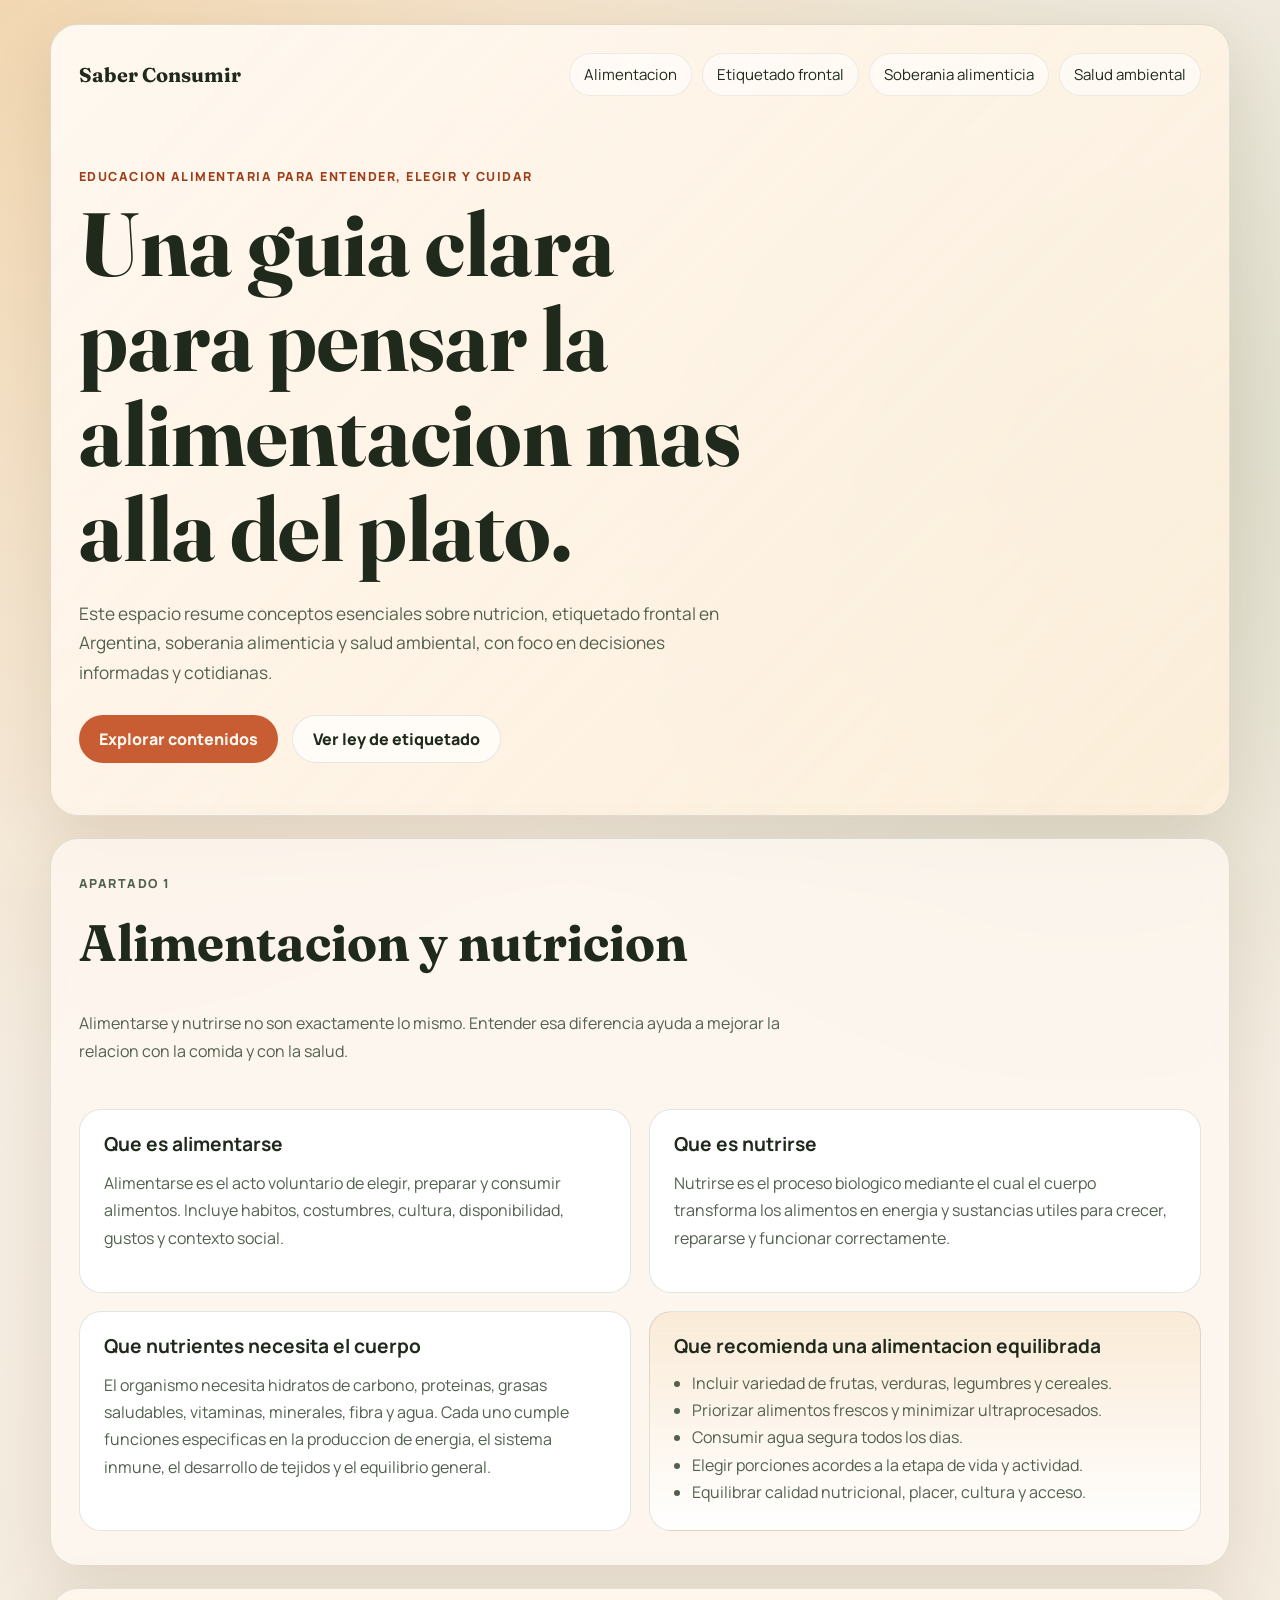
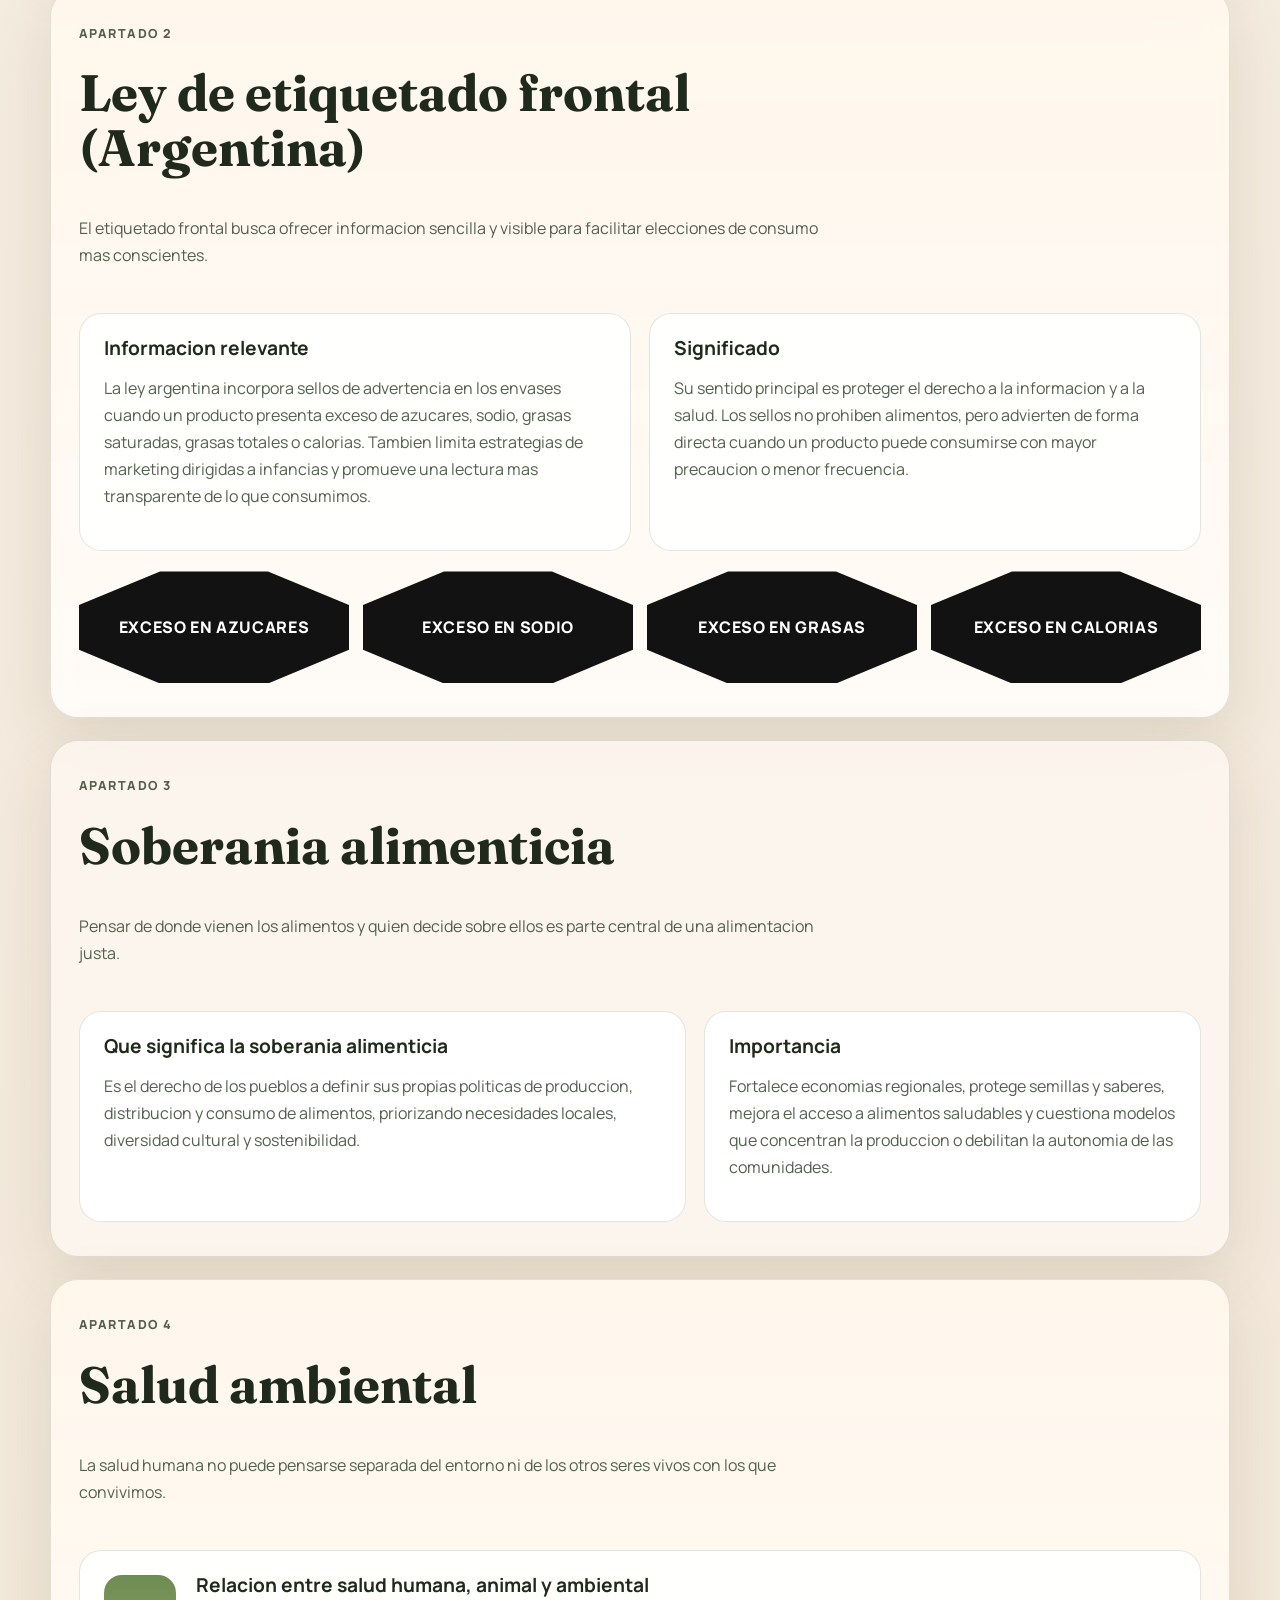
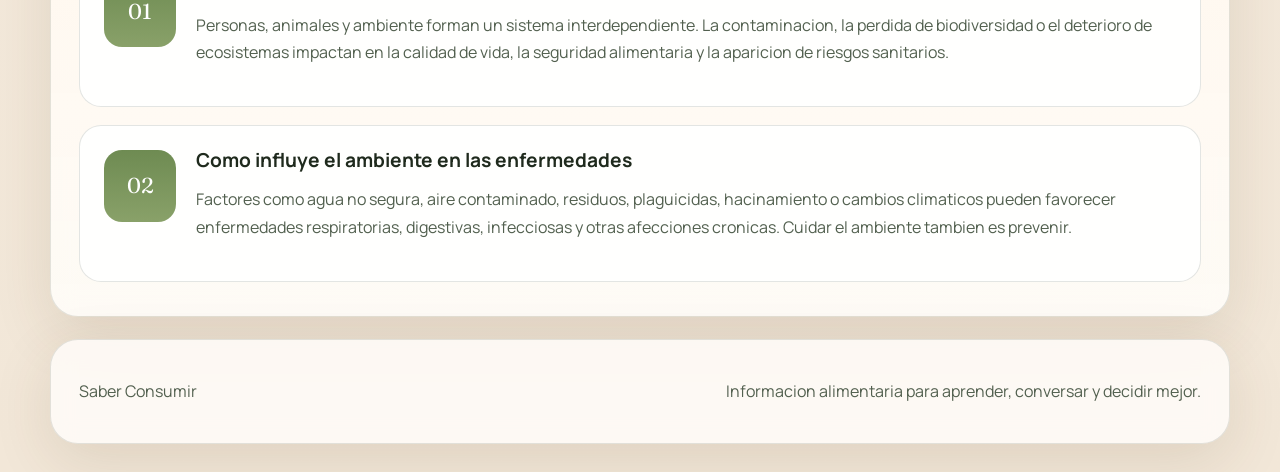
==== index.html @ b2809fa8 "Create SaberConsumir site" ====
<!DOCTYPE html>
<html lang="es">
  <head>
    <meta charset="UTF-8" />
    <meta name="viewport" content="width=device-width, initial-scale=1.0" />
    <title>Saber Consumir | Alimentacion consciente</title>
    <meta
      name="description"
      content="Informacion clara sobre alimentacion, nutricion, etiquetado frontal, soberania alimenticia y salud ambiental."
    />
    <link rel="preconnect" href="https://fonts.googleapis.com" />
    <link rel="preconnect" href="https://fonts.gstatic.com" crossorigin />
    <link
      href="https://fonts.googleapis.com/css2?family=Fraunces:wght@500;700&family=Manrope:wght@400;500;700;800&display=swap"
      rel="stylesheet"
    />
    <link rel="stylesheet" href="styles.css" />
  </head>
  <body>
    <div class="page-shell">
      <header class="hero">
        <nav class="topbar">
          <span class="brand">Saber Consumir</span>
          <div class="nav-links">
            <a href="#alimentacion">Alimentacion</a>
            <a href="#etiquetado">Etiquetado frontal</a>
            <a href="#soberania">Soberania alimenticia</a>
            <a href="#salud-ambiental">Salud ambiental</a>
          </div>
        </nav>

        <div class="hero-content">
          <p class="eyebrow">Educacion alimentaria para entender, elegir y cuidar</p>
          <h1>Una guia clara para pensar la alimentacion mas alla del plato.</h1>
          <p class="hero-copy">
            Este espacio resume conceptos esenciales sobre nutricion, etiquetado
            frontal en Argentina, soberania alimenticia y salud ambiental, con
            foco en decisiones informadas y cotidianas.
          </p>
          <div class="hero-actions">
            <a class="button primary" href="#alimentacion">Explorar contenidos</a>
            <a class="button secondary" href="#etiquetado">Ver ley de etiquetado</a>
          </div>
        </div>
      </header>

      <main>
        <section class="section" id="alimentacion">
          <div class="section-heading">
            <p class="section-kicker">Apartado 1</p>
            <h2>Alimentacion y nutricion</h2>
            <p>
              Alimentarse y nutrirse no son exactamente lo mismo. Entender esa
              diferencia ayuda a mejorar la relacion con la comida y con la salud.
            </p>
          </div>

          <div class="card-grid">
            <article class="info-card">
              <h3>Que es alimentarse</h3>
              <p>
                Alimentarse es el acto voluntario de elegir, preparar y consumir
                alimentos. Incluye habitos, costumbres, cultura, disponibilidad,
                gustos y contexto social.
              </p>
            </article>

            <article class="info-card">
              <h3>Que es nutrirse</h3>
              <p>
                Nutrirse es el proceso biologico mediante el cual el cuerpo
                transforma los alimentos en energia y sustancias utiles para
                crecer, repararse y funcionar correctamente.
              </p>
            </article>

            <article class="info-card">
              <h3>Que nutrientes necesita el cuerpo</h3>
              <p>
                El organismo necesita hidratos de carbono, proteinas, grasas
                saludables, vitaminas, minerales, fibra y agua. Cada uno cumple
                funciones especificas en la produccion de energia, el sistema
                inmune, el desarrollo de tejidos y el equilibrio general.
              </p>
            </article>

            <article class="info-card highlight">
              <h3>Que recomienda una alimentacion equilibrada</h3>
              <ul>
                <li>Incluir variedad de frutas, verduras, legumbres y cereales.</li>
                <li>Priorizar alimentos frescos y minimizar ultraprocesados.</li>
                <li>Consumir agua segura todos los dias.</li>
                <li>Elegir porciones acordes a la etapa de vida y actividad.</li>
                <li>Equilibrar calidad nutricional, placer, cultura y acceso.</li>
              </ul>
            </article>
          </div>
        </section>

        <section class="section alt" id="etiquetado">
          <div class="section-heading">
            <p class="section-kicker">Apartado 2</p>
            <h2>Ley de etiquetado frontal (Argentina)</h2>
            <p>
              El etiquetado frontal busca ofrecer informacion sencilla y visible
              para facilitar elecciones de consumo mas conscientes.
            </p>
          </div>

          <div class="split-layout">
            <article class="panel">
              <h3>Informacion relevante</h3>
              <p>
                La ley argentina incorpora sellos de advertencia en los envases
                cuando un producto presenta exceso de azucares, sodio, grasas
                saturadas, grasas totales o calorias. Tambien limita estrategias
                de marketing dirigidas a infancias y promueve una lectura mas
                transparente de lo que consumimos.
              </p>
            </article>

            <article class="panel">
              <h3>Significado</h3>
              <p>
                Su sentido principal es proteger el derecho a la informacion y a
                la salud. Los sellos no prohiben alimentos, pero advierten de
                forma directa cuando un producto puede consumirse con mayor
                precaucion o menor frecuencia.
              </p>
            </article>
          </div>

          <div class="seal-row" aria-label="Sellos de advertencia">
            <div class="seal">Exceso en azucares</div>
            <div class="seal">Exceso en sodio</div>
            <div class="seal">Exceso en grasas</div>
            <div class="seal">Exceso en calorias</div>
          </div>
        </section>

        <section class="section" id="soberania">
          <div class="section-heading">
            <p class="section-kicker">Apartado 3</p>
            <h2>Soberania alimenticia</h2>
            <p>
              Pensar de donde vienen los alimentos y quien decide sobre ellos es
              parte central de una alimentacion justa.
            </p>
          </div>

          <div class="feature-band">
            <article class="feature-copy">
              <h3>Que significa la soberania alimenticia</h3>
              <p>
                Es el derecho de los pueblos a definir sus propias politicas de
                produccion, distribucion y consumo de alimentos, priorizando
                necesidades locales, diversidad cultural y sostenibilidad.
              </p>
            </article>

            <article class="feature-copy">
              <h3>Importancia</h3>
              <p>
                Fortalece economias regionales, protege semillas y saberes,
                mejora el acceso a alimentos saludables y cuestiona modelos que
                concentran la produccion o debilitan la autonomia de las
                comunidades.
              </p>
            </article>
          </div>
        </section>

        <section class="section alt" id="salud-ambiental">
          <div class="section-heading">
            <p class="section-kicker">Apartado 4</p>
            <h2>Salud ambiental</h2>
            <p>
              La salud humana no puede pensarse separada del entorno ni de los
              otros seres vivos con los que convivimos.
            </p>
          </div>

          <div class="timeline">
            <article class="timeline-step">
              <span class="step-index">01</span>
              <div>
                <h3>Relacion entre salud humana, animal y ambiental</h3>
                <p>
                  Personas, animales y ambiente forman un sistema
                  interdependiente. La contaminacion, la perdida de biodiversidad
                  o el deterioro de ecosistemas impactan en la calidad de vida,
                  la seguridad alimentaria y la aparicion de riesgos sanitarios.
                </p>
              </div>
            </article>

            <article class="timeline-step">
              <span class="step-index">02</span>
              <div>
                <h3>Como influye el ambiente en las enfermedades</h3>
                <p>
                  Factores como agua no segura, aire contaminado, residuos,
                  plaguicidas, hacinamiento o cambios climaticos pueden favorecer
                  enfermedades respiratorias, digestivas, infecciosas y otras
                  afecciones cronicas. Cuidar el ambiente tambien es prevenir.
                </p>
              </div>
            </article>
          </div>
        </section>
      </main>

      <footer class="footer">
        <p>Saber Consumir</p>
        <p>Informacion alimentaria para aprender, conversar y decidir mejor.</p>
      </footer>
    </div>

    <script src="script.js"></script>
  </body>
</html>
---- styles.css ----
:root {
  --bg: #f6efe5;
  --bg-soft: #fff9f2;
  --surface: rgba(255, 249, 242, 0.76);
  --surface-strong: rgba(255, 255, 255, 0.92);
  --ink: #1f2a1d;
  --muted: #52604f;
  --line: rgba(31, 42, 29, 0.12);
  --accent: #c85c32;
  --accent-deep: #9f3e1b;
  --accent-soft: #efc487;
  --leaf: #6e8b52;
  --shadow: 0 18px 60px rgba(86, 54, 24, 0.12);
}

* {
  box-sizing: border-box;
}

html {
  scroll-behavior: smooth;
}

body {
  margin: 0;
  min-height: 100vh;
  font-family: "Manrope", sans-serif;
  color: var(--ink);
  background:
    radial-gradient(circle at top left, rgba(239, 196, 135, 0.55), transparent 28%),
    radial-gradient(circle at 85% 12%, rgba(110, 139, 82, 0.2), transparent 20%),
    linear-gradient(180deg, #f6efe5 0%, #f2e7d8 100%);
}

a {
  color: inherit;
  text-decoration: none;
}

.page-shell {
  width: min(1180px, calc(100% - 32px));
  margin: 24px auto;
}

.hero,
.section,
.footer {
  position: relative;
  overflow: hidden;
  border: 1px solid var(--line);
  border-radius: 28px;
  box-shadow: var(--shadow);
  backdrop-filter: blur(12px);
}

.hero {
  padding: 28px;
  background:
    linear-gradient(135deg, rgba(255, 249, 242, 0.96), rgba(255, 240, 219, 0.85)),
    repeating-linear-gradient(
      135deg,
      transparent 0,
      transparent 18px,
      rgba(200, 92, 50, 0.045) 18px,
      rgba(200, 92, 50, 0.045) 36px
    );
}

.topbar {
  display: flex;
  align-items: center;
  justify-content: space-between;
  gap: 20px;
  margin-bottom: 64px;
}

.brand {
  font-family: "Fraunces", serif;
  font-size: 1.25rem;
  font-weight: 700;
}

.nav-links {
  display: flex;
  flex-wrap: wrap;
  gap: 10px;
}

.nav-links a {
  padding: 10px 14px;
  border-radius: 999px;
  background: rgba(255, 255, 255, 0.55);
  border: 1px solid rgba(31, 42, 29, 0.08);
  font-size: 0.94rem;
}

.hero-content {
  max-width: 760px;
  padding: 8px 0 24px;
}

.eyebrow,
.section-kicker {
  margin: 0 0 12px;
  text-transform: uppercase;
  letter-spacing: 0.12em;
  font-size: 0.78rem;
  font-weight: 800;
  color: var(--accent-deep);
}

h1,
h2,
h3 {
  margin: 0;
  line-height: 1.06;
}

h1,
h2 {
  font-family: "Fraunces", serif;
}

h1 {
  max-width: 12ch;
  font-size: clamp(3rem, 7vw, 5.8rem);
}

h2 {
  font-size: clamp(2rem, 4vw, 3.3rem);
  margin-bottom: 14px;
}

h3 {
  font-size: 1.2rem;
  margin-bottom: 14px;
}

.hero-copy,
.section-heading p,
.info-card p,
.panel p,
.feature-copy p,
.timeline-step p,
.footer p {
  line-height: 1.7;
  color: var(--muted);
}

.hero-copy {
  max-width: 60ch;
  margin: 22px 0 0;
  font-size: 1.08rem;
}

.hero-actions {
  display: flex;
  flex-wrap: wrap;
  gap: 14px;
  margin-top: 28px;
}

.button {
  display: inline-flex;
  align-items: center;
  justify-content: center;
  min-height: 48px;
  padding: 0 20px;
  border-radius: 999px;
  font-weight: 800;
  transition: transform 180ms ease, background-color 180ms ease, color 180ms ease;
}

.button:hover,
.button:focus-visible {
  transform: translateY(-2px);
}

.button.primary {
  background: var(--accent);
  color: #fff8f1;
}

.button.secondary {
  background: rgba(255, 255, 255, 0.68);
  border: 1px solid rgba(31, 42, 29, 0.1);
}

.section {
  margin-top: 22px;
  padding: 34px 28px;
  background: var(--surface);
}

.section.alt {
  background:
    linear-gradient(180deg, rgba(255, 247, 236, 0.96), rgba(255, 252, 248, 0.92));
}

.section-heading {
  display: grid;
  gap: 10px;
  margin-bottom: 28px;
  max-width: 760px;
}

.card-grid {
  display: grid;
  grid-template-columns: repeat(2, minmax(0, 1fr));
  gap: 18px;
}

.info-card,
.panel,
.feature-copy,
.timeline-step {
  border: 1px solid var(--line);
  border-radius: 22px;
  background: var(--surface-strong);
}

.info-card,
.panel,
.feature-copy {
  padding: 24px;
}

.info-card.highlight {
  background:
    linear-gradient(180deg, rgba(239, 196, 135, 0.22), rgba(255, 255, 255, 0.94));
}

.info-card ul {
  margin: 0;
  padding-left: 18px;
  line-height: 1.7;
  color: var(--muted);
}

.split-layout {
  display: grid;
  grid-template-columns: repeat(2, minmax(0, 1fr));
  gap: 18px;
}

.seal-row {
  display: grid;
  grid-template-columns: repeat(4, minmax(0, 1fr));
  gap: 14px;
  margin-top: 20px;
}

.seal {
  display: grid;
  place-items: center;
  min-height: 112px;
  padding: 16px;
  text-align: center;
  background: #121212;
  color: #ffffff;
  font-weight: 800;
  text-transform: uppercase;
  letter-spacing: 0.04em;
  clip-path: polygon(30% 0, 70% 0, 100% 30%, 100% 70%, 70% 100%, 30% 100%, 0 70%, 0 30%);
}

.feature-band {
  display: grid;
  grid-template-columns: 1.1fr 0.9fr;
  gap: 18px;
}

.timeline {
  display: grid;
  gap: 18px;
}

.timeline-step {
  display: grid;
  grid-template-columns: 72px 1fr;
  gap: 20px;
  padding: 24px;
  align-items: start;
}

.step-index {
  display: inline-grid;
  place-items: center;
  width: 72px;
  aspect-ratio: 1;
  border-radius: 18px;
  background: linear-gradient(180deg, var(--leaf), #89a169);
  color: #fff;
  font-family: "Fraunces", serif;
  font-size: 1.35rem;
}

.footer {
  margin: 22px 0 28px;
  padding: 22px 28px;
  display: flex;
  justify-content: space-between;
  gap: 18px;
  background: rgba(255, 252, 248, 0.86);
}

.reveal {
  opacity: 0;
  transform: translateY(24px);
  transition: opacity 650ms ease, transform 650ms ease;
}

.reveal.is-visible {
  opacity: 1;
  transform: translateY(0);
}

@media (max-width: 920px) {
  .card-grid,
  .split-layout,
  .feature-band,
  .seal-row {
    grid-template-columns: 1fr 1fr;
  }
}

@media (max-width: 720px) {
  .page-shell {
    width: min(100% - 20px, 100%);
    margin: 10px auto;
  }

  .hero,
  .section,
  .footer {
    border-radius: 22px;
  }

  .hero,
  .section,
  .footer {
    padding-left: 18px;
    padding-right: 18px;
  }

  .topbar,
  .footer,
  .timeline-step,
  .card-grid,
  .split-layout,
  .feature-band,
  .seal-row {
    grid-template-columns: 1fr;
  }

  .topbar,
  .footer {
    display: grid;
  }

  .topbar {
    margin-bottom: 40px;
  }

  .nav-links {
    gap: 8px;
  }

  h1 {
    max-width: 10ch;
  }

  .timeline-step {
    gap: 16px;
  }
}
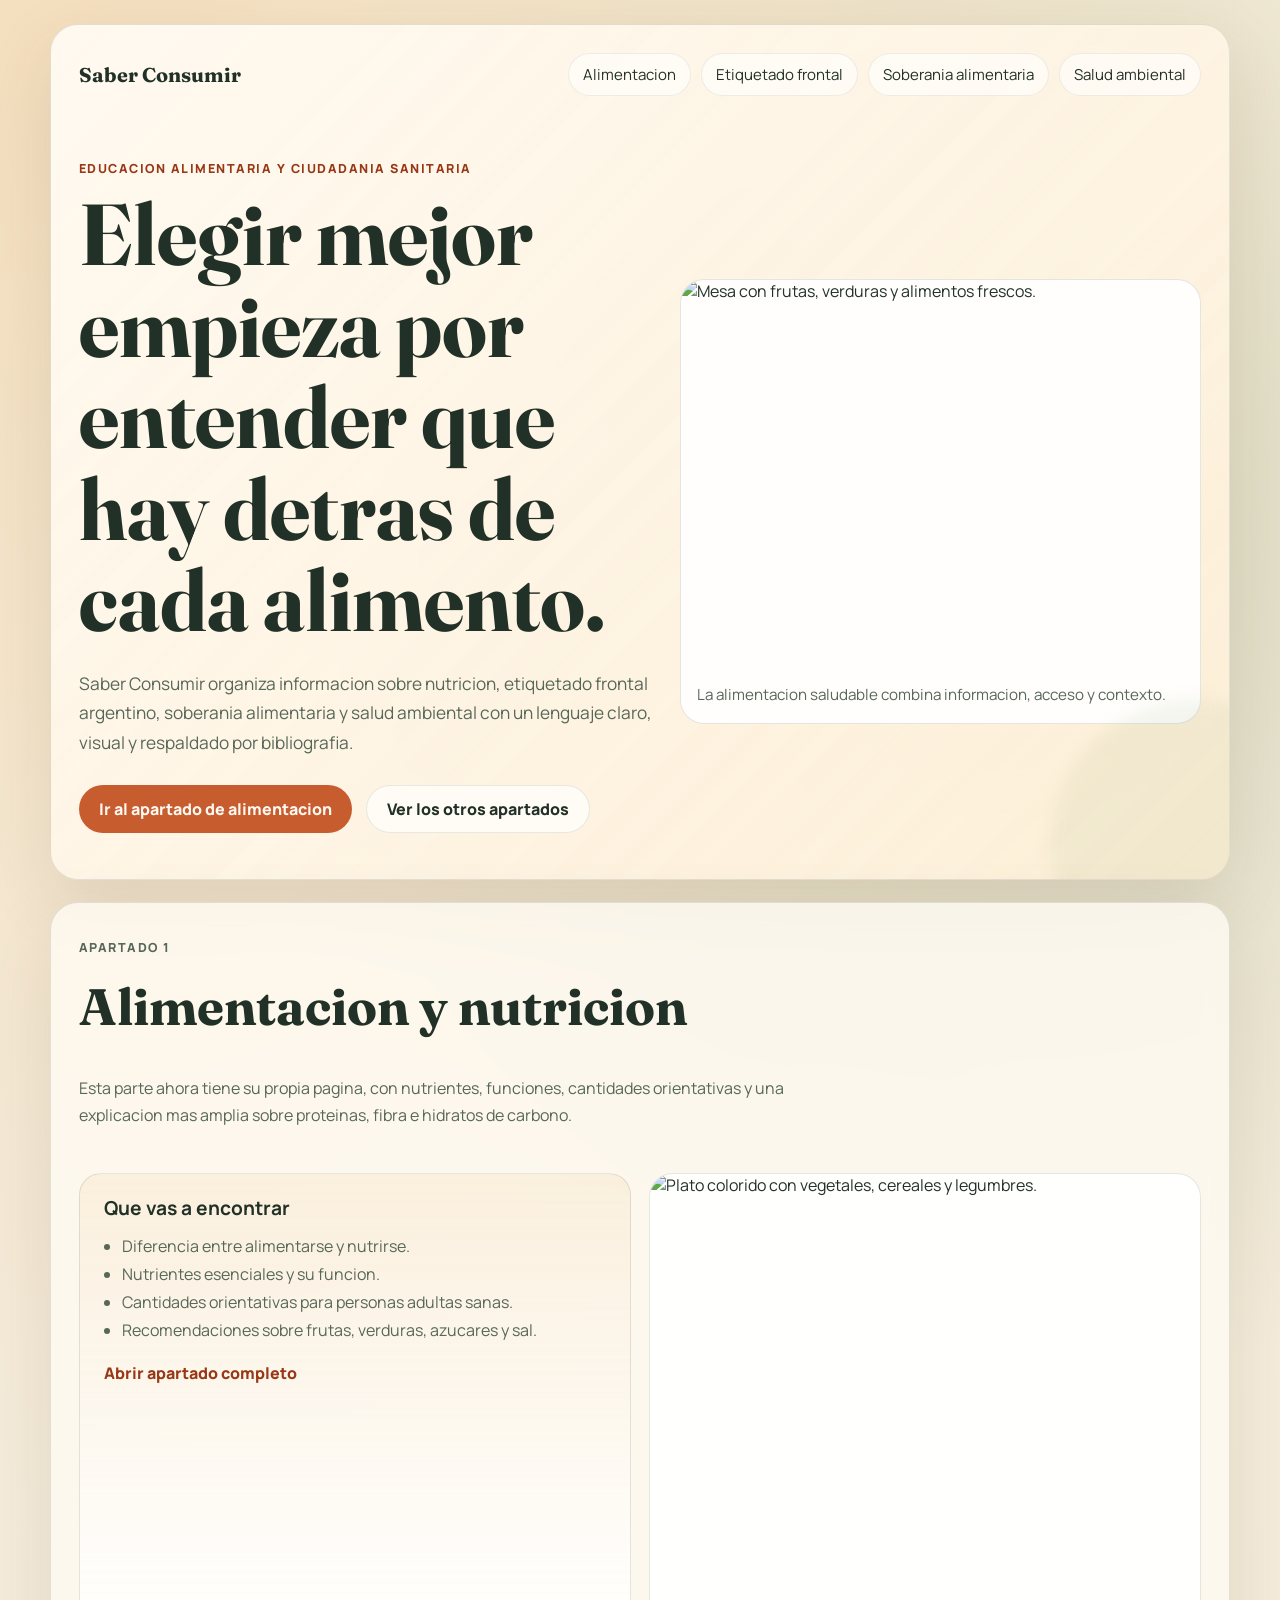
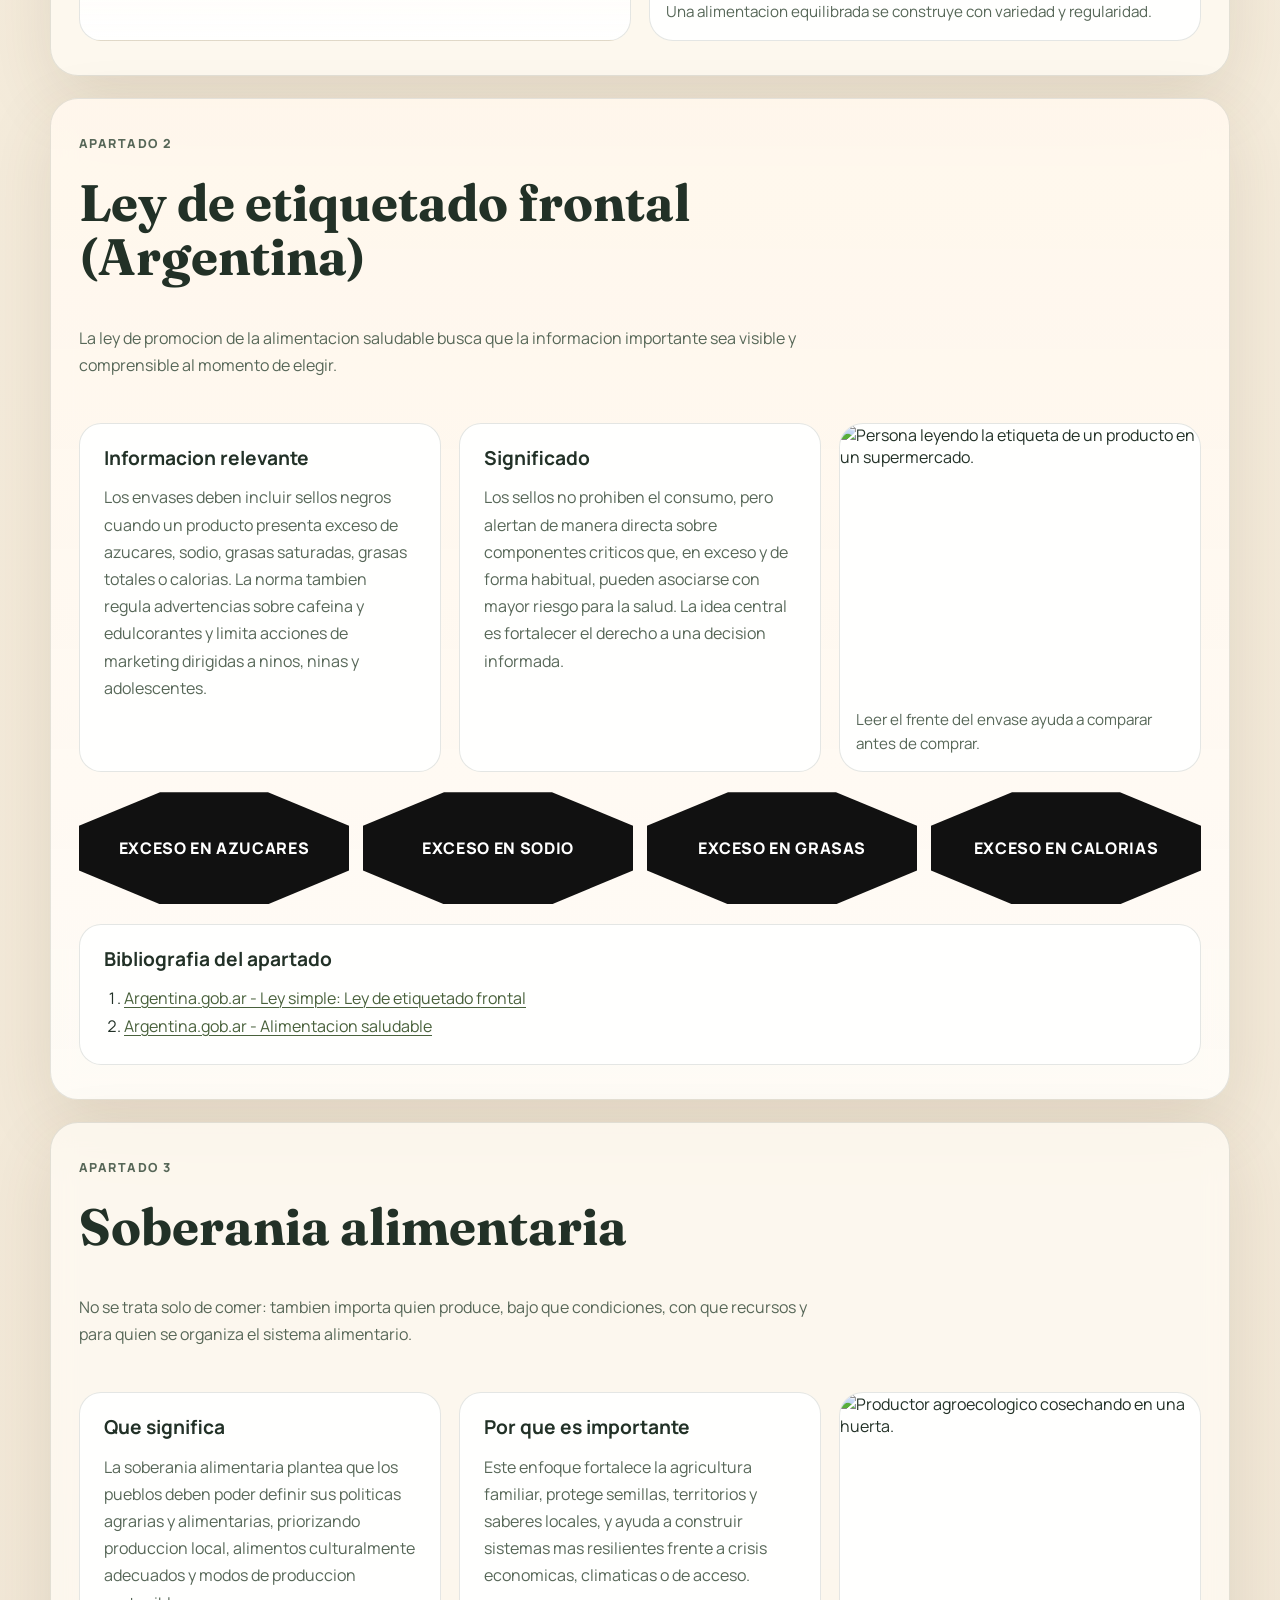
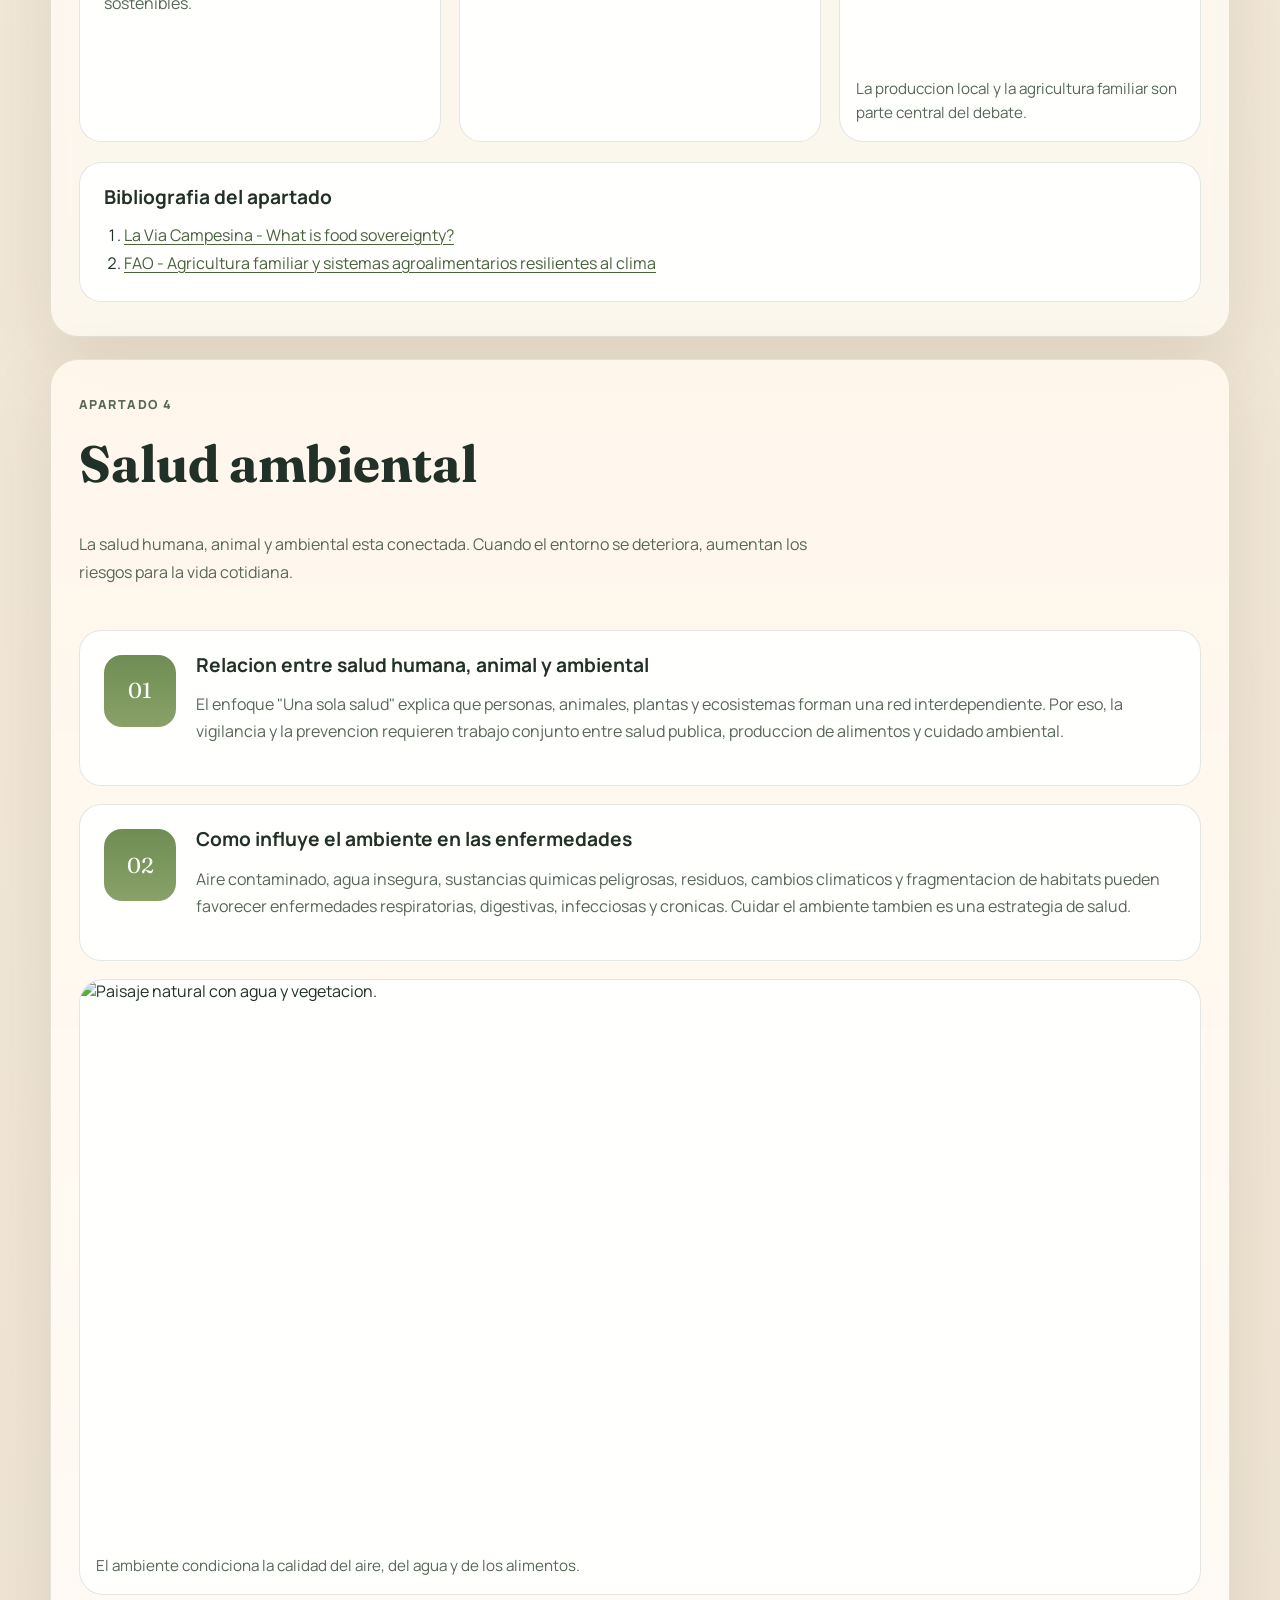
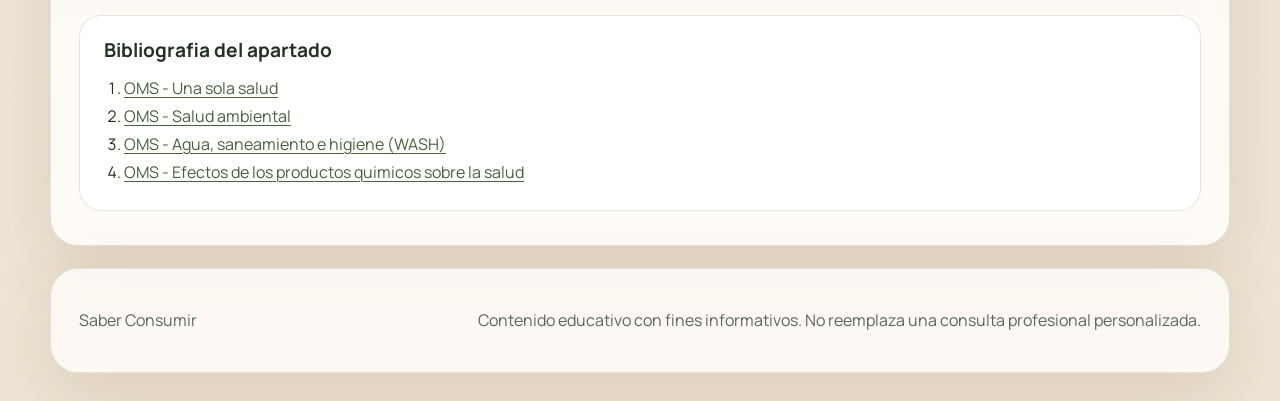
==== commit 242b249f: "Expand nutrition section with sources and images" ====
--- a/index.html
+++ b/index.html
@@ -3,10 +3,10 @@
   <head>
     <meta charset="UTF-8" />
     <meta name="viewport" content="width=device-width, initial-scale=1.0" />
-    <title>Saber Consumir | Alimentacion consciente</title>
+    <title>Saber Consumir | Alimentacion, salud y ambiente</title>
     <meta
       name="description"
-      content="Informacion clara sobre alimentacion, nutricion, etiquetado frontal, soberania alimenticia y salud ambiental."
+      content="Sitio educativo sobre alimentacion, etiquetado frontal, soberania alimentaria y salud ambiental, con bibliografia y recursos para ampliar."
     />
     <link rel="preconnect" href="https://fonts.googleapis.com" />
     <link rel="preconnect" href="https://fonts.gstatic.com" crossorigin />
@@ -18,82 +18,73 @@
   </head>
   <body>
     <div class="page-shell">
-      <header class="hero">
+      <header class="hero hero-home">
         <nav class="topbar">
-          <span class="brand">Saber Consumir</span>
+          <a class="brand" href="index.html">Saber Consumir</a>
           <div class="nav-links">
-            <a href="#alimentacion">Alimentacion</a>
+            <a href="alimentacion.html">Alimentacion</a>
             <a href="#etiquetado">Etiquetado frontal</a>
-            <a href="#soberania">Soberania alimenticia</a>
+            <a href="#soberania">Soberania alimentaria</a>
             <a href="#salud-ambiental">Salud ambiental</a>
           </div>
         </nav>
 
-        <div class="hero-content">
-          <p class="eyebrow">Educacion alimentaria para entender, elegir y cuidar</p>
-          <h1>Una guia clara para pensar la alimentacion mas alla del plato.</h1>
-          <p class="hero-copy">
-            Este espacio resume conceptos esenciales sobre nutricion, etiquetado
-            frontal en Argentina, soberania alimenticia y salud ambiental, con
-            foco en decisiones informadas y cotidianas.
-          </p>
-          <div class="hero-actions">
-            <a class="button primary" href="#alimentacion">Explorar contenidos</a>
-            <a class="button secondary" href="#etiquetado">Ver ley de etiquetado</a>
-          </div>
+        <div class="hero-layout">
+          <div class="hero-content">
+            <p class="eyebrow">Educacion alimentaria y ciudadania sanitaria</p>
+            <h1>Elegir mejor empieza por entender que hay detras de cada alimento.</h1>
+            <p class="hero-copy">
+              Saber Consumir organiza informacion sobre nutricion, etiquetado
+              frontal argentino, soberania alimentaria y salud ambiental con un
+              lenguaje claro, visual y respaldado por bibliografia.
+            </p>
+            <div class="hero-actions">
+              <a class="button primary" href="alimentacion.html">Ir al apartado de alimentacion</a>
+              <a class="button secondary" href="#etiquetado">Ver los otros apartados</a>
+            </div>
+          </div>
+
+          <figure class="hero-figure">
+            <img
+              src="https://images.unsplash.com/photo-1542838132-92c53300491e?auto=format&fit=crop&w=1200&q=80"
+              alt="Mesa con frutas, verduras y alimentos frescos."
+            />
+            <figcaption>La alimentacion saludable combina informacion, acceso y contexto.</figcaption>
+          </figure>
         </div>
       </header>
 
       <main>
-        <section class="section" id="alimentacion">
+        <section class="section section-intro" id="alimentacion">
           <div class="section-heading">
             <p class="section-kicker">Apartado 1</p>
             <h2>Alimentacion y nutricion</h2>
             <p>
-              Alimentarse y nutrirse no son exactamente lo mismo. Entender esa
-              diferencia ayuda a mejorar la relacion con la comida y con la salud.
-            </p>
-          </div>
-
-          <div class="card-grid">
-            <article class="info-card">
-              <h3>Que es alimentarse</h3>
-              <p>
-                Alimentarse es el acto voluntario de elegir, preparar y consumir
-                alimentos. Incluye habitos, costumbres, cultura, disponibilidad,
-                gustos y contexto social.
-              </p>
-            </article>
-
-            <article class="info-card">
-              <h3>Que es nutrirse</h3>
-              <p>
-                Nutrirse es el proceso biologico mediante el cual el cuerpo
-                transforma los alimentos en energia y sustancias utiles para
-                crecer, repararse y funcionar correctamente.
-              </p>
-            </article>
-
-            <article class="info-card">
-              <h3>Que nutrientes necesita el cuerpo</h3>
-              <p>
-                El organismo necesita hidratos de carbono, proteinas, grasas
-                saludables, vitaminas, minerales, fibra y agua. Cada uno cumple
-                funciones especificas en la produccion de energia, el sistema
-                inmune, el desarrollo de tejidos y el equilibrio general.
-              </p>
-            </article>
-
-            <article class="info-card highlight">
-              <h3>Que recomienda una alimentacion equilibrada</h3>
-              <ul>
-                <li>Incluir variedad de frutas, verduras, legumbres y cereales.</li>
-                <li>Priorizar alimentos frescos y minimizar ultraprocesados.</li>
-                <li>Consumir agua segura todos los dias.</li>
-                <li>Elegir porciones acordes a la etapa de vida y actividad.</li>
-                <li>Equilibrar calidad nutricional, placer, cultura y acceso.</li>
+              Esta parte ahora tiene su propia pagina, con nutrientes, funciones,
+              cantidades orientativas y una explicacion mas amplia sobre proteinas,
+              fibra e hidratos de carbono.
+            </p>
+          </div>
+
+          <div class="intro-split">
+            <article class="panel callout">
+              <h3>Que vas a encontrar</h3>
+              <ul class="clean-list">
+                <li>Diferencia entre alimentarse y nutrirse.</li>
+                <li>Nutrientes esenciales y su funcion.</li>
+                <li>Cantidades orientativas para personas adultas sanas.</li>
+                <li>Recomendaciones sobre frutas, verduras, azucares y sal.</li>
               </ul>
-            </article>
+              <a class="text-link" href="alimentacion.html">Abrir apartado completo</a>
+            </article>
+
+            <figure class="image-card">
+              <img
+                src="https://images.unsplash.com/photo-1512621776951-a57141f2eefd?auto=format&fit=crop&w=1200&q=80"
+                alt="Plato colorido con vegetales, cereales y legumbres."
+              />
+              <figcaption>Una alimentacion equilibrada se construye con variedad y regularidad.</figcaption>
+            </figure>
           </div>
         </section>
 
@@ -102,32 +93,40 @@
             <p class="section-kicker">Apartado 2</p>
             <h2>Ley de etiquetado frontal (Argentina)</h2>
             <p>
-              El etiquetado frontal busca ofrecer informacion sencilla y visible
-              para facilitar elecciones de consumo mas conscientes.
-            </p>
-          </div>
-
-          <div class="split-layout">
+              La ley de promocion de la alimentacion saludable busca que la
+              informacion importante sea visible y comprensible al momento de elegir.
+            </p>
+          </div>
+
+          <div class="content-grid">
             <article class="panel">
               <h3>Informacion relevante</h3>
               <p>
-                La ley argentina incorpora sellos de advertencia en los envases
-                cuando un producto presenta exceso de azucares, sodio, grasas
-                saturadas, grasas totales o calorias. Tambien limita estrategias
-                de marketing dirigidas a infancias y promueve una lectura mas
-                transparente de lo que consumimos.
+                Los envases deben incluir sellos negros cuando un producto presenta
+                exceso de azucares, sodio, grasas saturadas, grasas totales o
+                calorias. La norma tambien regula advertencias sobre cafeina y
+                edulcorantes y limita acciones de marketing dirigidas a ninos, ninas
+                y adolescentes.
               </p>
             </article>
 
             <article class="panel">
               <h3>Significado</h3>
               <p>
-                Su sentido principal es proteger el derecho a la informacion y a
-                la salud. Los sellos no prohiben alimentos, pero advierten de
-                forma directa cuando un producto puede consumirse con mayor
-                precaucion o menor frecuencia.
-              </p>
-            </article>
+                Los sellos no prohiben el consumo, pero alertan de manera directa
+                sobre componentes criticos que, en exceso y de forma habitual,
+                pueden asociarse con mayor riesgo para la salud. La idea central es
+                fortalecer el derecho a una decision informada.
+              </p>
+            </article>
+
+            <figure class="image-card">
+              <img
+                src="https://images.unsplash.com/photo-1606787366850-de6330128bfc?auto=format&fit=crop&w=1200&q=80"
+                alt="Persona leyendo la etiqueta de un producto en un supermercado."
+              />
+              <figcaption>Leer el frente del envase ayuda a comparar antes de comprar.</figcaption>
+            </figure>
           </div>
 
           <div class="seal-row" aria-label="Sellos de advertencia">
@@ -136,37 +135,77 @@
             <div class="seal">Exceso en grasas</div>
             <div class="seal">Exceso en calorias</div>
           </div>
+
+          <div class="references-box">
+            <h3>Bibliografia del apartado</h3>
+            <ol class="references-list">
+              <li>
+                <a href="https://www.argentina.gob.ar/node/287680" target="_blank" rel="noreferrer">
+                  Argentina.gob.ar - Ley simple: Ley de etiquetado frontal
+                </a>
+              </li>
+              <li>
+                <a href="https://www.argentina.gob.ar/salud/alimentacion-saludable" target="_blank" rel="noreferrer">
+                  Argentina.gob.ar - Alimentacion saludable
+                </a>
+              </li>
+            </ol>
+          </div>
         </section>
 
         <section class="section" id="soberania">
           <div class="section-heading">
             <p class="section-kicker">Apartado 3</p>
-            <h2>Soberania alimenticia</h2>
-            <p>
-              Pensar de donde vienen los alimentos y quien decide sobre ellos es
-              parte central de una alimentacion justa.
-            </p>
-          </div>
-
-          <div class="feature-band">
-            <article class="feature-copy">
-              <h3>Que significa la soberania alimenticia</h3>
-              <p>
-                Es el derecho de los pueblos a definir sus propias politicas de
-                produccion, distribucion y consumo de alimentos, priorizando
-                necesidades locales, diversidad cultural y sostenibilidad.
-              </p>
-            </article>
-
-            <article class="feature-copy">
-              <h3>Importancia</h3>
-              <p>
-                Fortalece economias regionales, protege semillas y saberes,
-                mejora el acceso a alimentos saludables y cuestiona modelos que
-                concentran la produccion o debilitan la autonomia de las
-                comunidades.
-              </p>
-            </article>
+            <h2>Soberania alimentaria</h2>
+            <p>
+              No se trata solo de comer: tambien importa quien produce, bajo que
+              condiciones, con que recursos y para quien se organiza el sistema
+              alimentario.
+            </p>
+          </div>
+
+          <div class="content-grid">
+            <article class="panel">
+              <h3>Que significa</h3>
+              <p>
+                La soberania alimentaria plantea que los pueblos deben poder definir
+                sus politicas agrarias y alimentarias, priorizando produccion local,
+                alimentos culturalmente adecuados y modos de produccion sostenibles.
+              </p>
+            </article>
+
+            <article class="panel">
+              <h3>Por que es importante</h3>
+              <p>
+                Este enfoque fortalece la agricultura familiar, protege semillas,
+                territorios y saberes locales, y ayuda a construir sistemas mas
+                resilientes frente a crisis economicas, climaticas o de acceso.
+              </p>
+            </article>
+
+            <figure class="image-card">
+              <img
+                src="https://images.unsplash.com/photo-1464226184884-fa280b87c399?auto=format&fit=crop&w=1200&q=80"
+                alt="Productor agroecologico cosechando en una huerta."
+              />
+              <figcaption>La produccion local y la agricultura familiar son parte central del debate.</figcaption>
+            </figure>
+          </div>
+
+          <div class="references-box">
+            <h3>Bibliografia del apartado</h3>
+            <ol class="references-list">
+              <li>
+                <a href="https://tv.viacampesina.org/What-is-food-sovereignty?lang=es" target="_blank" rel="noreferrer">
+                  La Via Campesina - What is food sovereignty?
+                </a>
+              </li>
+              <li>
+                <a href="https://www.fao.org/family-farming/detail/es/c/1679937/" target="_blank" rel="noreferrer">
+                  FAO - Agricultura familiar y sistemas agroalimentarios resilientes al clima
+                </a>
+              </li>
+            </ol>
           </div>
         </section>
 
@@ -175,8 +214,8 @@
             <p class="section-kicker">Apartado 4</p>
             <h2>Salud ambiental</h2>
             <p>
-              La salud humana no puede pensarse separada del entorno ni de los
-              otros seres vivos con los que convivimos.
+              La salud humana, animal y ambiental esta conectada. Cuando el entorno
+              se deteriora, aumentan los riesgos para la vida cotidiana.
             </p>
           </div>
 
@@ -186,10 +225,10 @@
               <div>
                 <h3>Relacion entre salud humana, animal y ambiental</h3>
                 <p>
-                  Personas, animales y ambiente forman un sistema
-                  interdependiente. La contaminacion, la perdida de biodiversidad
-                  o el deterioro de ecosistemas impactan en la calidad de vida,
-                  la seguridad alimentaria y la aparicion de riesgos sanitarios.
+                  El enfoque "Una sola salud" explica que personas, animales,
+                  plantas y ecosistemas forman una red interdependiente. Por eso,
+                  la vigilancia y la prevencion requieren trabajo conjunto entre
+                  salud publica, produccion de alimentos y cuidado ambiental.
                 </p>
               </div>
             </article>
@@ -199,20 +238,54 @@
               <div>
                 <h3>Como influye el ambiente en las enfermedades</h3>
                 <p>
-                  Factores como agua no segura, aire contaminado, residuos,
-                  plaguicidas, hacinamiento o cambios climaticos pueden favorecer
-                  enfermedades respiratorias, digestivas, infecciosas y otras
-                  afecciones cronicas. Cuidar el ambiente tambien es prevenir.
+                  Aire contaminado, agua insegura, sustancias quimicas peligrosas,
+                  residuos, cambios climaticos y fragmentacion de habitats pueden
+                  favorecer enfermedades respiratorias, digestivas, infecciosas y
+                  cronicas. Cuidar el ambiente tambien es una estrategia de salud.
                 </p>
               </div>
             </article>
+
+            <figure class="wide-image-card">
+              <img
+                src="https://images.unsplash.com/photo-1473773508845-188df298d2d1?auto=format&fit=crop&w=1400&q=80"
+                alt="Paisaje natural con agua y vegetacion."
+              />
+              <figcaption>El ambiente condiciona la calidad del aire, del agua y de los alimentos.</figcaption>
+            </figure>
+          </div>
+
+          <div class="references-box">
+            <h3>Bibliografia del apartado</h3>
+            <ol class="references-list">
+              <li>
+                <a href="https://www.who.int/es/news-room/fact-sheets/detail/one-health" target="_blank" rel="noreferrer">
+                  OMS - Una sola salud
+                </a>
+              </li>
+              <li>
+                <a href="https://www.who.int/es/health-topics/environmental-health" target="_blank" rel="noreferrer">
+                  OMS - Salud ambiental
+                </a>
+              </li>
+              <li>
+                <a href="https://www.who.int/health-topics/water-sanitation-and-hygiene-wash" target="_blank" rel="noreferrer">
+                  OMS - Agua, saneamiento e higiene (WASH)
+                </a>
+              </li>
+              <li>
+                <a href="https://www.who.int/activities/providing-information-on-the-health-effects-of-chemicals" target="_blank" rel="noreferrer">
+                  OMS - Efectos de los productos quimicos sobre la salud
+                </a>
+              </li>
+            </ol>
           </div>
         </section>
       </main>
 
       <footer class="footer">
         <p>Saber Consumir</p>
-        <p>Informacion alimentaria para aprender, conversar y decidir mejor.</p>
+        <p>Contenido educativo con fines informativos. No reemplaza una consulta profesional personalizada.</p>
       </footer>
     </div>
 
--- a/styles.css
+++ b/styles.css
@@ -1,16 +1,17 @@
 :root {
-  --bg: #f6efe5;
-  --bg-soft: #fff9f2;
-  --surface: rgba(255, 249, 242, 0.76);
+  --bg: #f7efdf;
+  --bg-soft: #fffaf1;
+  --surface: rgba(255, 251, 244, 0.78);
   --surface-strong: rgba(255, 255, 255, 0.92);
-  --ink: #1f2a1d;
-  --muted: #52604f;
-  --line: rgba(31, 42, 29, 0.12);
-  --accent: #c85c32;
-  --accent-deep: #9f3e1b;
-  --accent-soft: #efc487;
-  --leaf: #6e8b52;
-  --shadow: 0 18px 60px rgba(86, 54, 24, 0.12);
+  --ink: #223127;
+  --muted: #576758;
+  --line: rgba(34, 49, 39, 0.12);
+  --accent: #c75c2f;
+  --accent-deep: #983816;
+  --accent-soft: #f1cf9e;
+  --leaf: #6e8d54;
+  --leaf-deep: #49613c;
+  --shadow: 0 24px 70px rgba(83, 58, 22, 0.12);
 }
 
 * {
@@ -27,14 +28,19 @@
   font-family: "Manrope", sans-serif;
   color: var(--ink);
   background:
-    radial-gradient(circle at top left, rgba(239, 196, 135, 0.55), transparent 28%),
-    radial-gradient(circle at 85% 12%, rgba(110, 139, 82, 0.2), transparent 20%),
-    linear-gradient(180deg, #f6efe5 0%, #f2e7d8 100%);
+    radial-gradient(circle at top left, rgba(241, 207, 158, 0.52), transparent 28%),
+    radial-gradient(circle at 82% 10%, rgba(110, 141, 84, 0.2), transparent 18%),
+    linear-gradient(180deg, #f7efdf 0%, #efe4d3 100%);
 }
 
 a {
   color: inherit;
   text-decoration: none;
+}
+
+img {
+  display: block;
+  width: 100%;
 }
 
 .page-shell {
@@ -56,14 +62,26 @@
 .hero {
   padding: 28px;
   background:
-    linear-gradient(135deg, rgba(255, 249, 242, 0.96), rgba(255, 240, 219, 0.85)),
+    linear-gradient(135deg, rgba(255, 250, 242, 0.96), rgba(255, 241, 217, 0.9)),
     repeating-linear-gradient(
       135deg,
       transparent 0,
       transparent 18px,
-      rgba(200, 92, 50, 0.045) 18px,
-      rgba(200, 92, 50, 0.045) 36px
+      rgba(199, 92, 47, 0.04) 18px,
+      rgba(199, 92, 47, 0.04) 36px
     );
+}
+
+.hero-home::after,
+.hero-nutrition::after {
+  content: "";
+  position: absolute;
+  inset: auto -120px -120px auto;
+  width: 300px;
+  aspect-ratio: 1;
+  border-radius: 50%;
+  background: rgba(110, 141, 84, 0.08);
+  filter: blur(8px);
 }
 
 .topbar {
@@ -71,7 +89,7 @@
   align-items: center;
   justify-content: space-between;
   gap: 20px;
-  margin-bottom: 64px;
+  margin-bottom: 56px;
 }
 
 .brand {
@@ -89,14 +107,58 @@
 .nav-links a {
   padding: 10px 14px;
   border-radius: 999px;
-  background: rgba(255, 255, 255, 0.55);
-  border: 1px solid rgba(31, 42, 29, 0.08);
+  background: rgba(255, 255, 255, 0.58);
+  border: 1px solid rgba(34, 49, 39, 0.08);
   font-size: 0.94rem;
+  transition: transform 180ms ease, background-color 180ms ease;
+}
+
+.nav-links a:hover,
+.nav-links a:focus-visible {
+  transform: translateY(-2px);
+  background: rgba(255, 255, 255, 0.84);
+}
+
+.hero-layout {
+  display: grid;
+  grid-template-columns: minmax(0, 1.05fr) minmax(320px, 0.95fr);
+  gap: 26px;
+  align-items: center;
 }
 
 .hero-content {
   max-width: 760px;
-  padding: 8px 0 24px;
+  padding: 8px 0 18px;
+}
+
+.hero-figure,
+.image-card,
+.wide-image-card {
+  margin: 0;
+  border: 1px solid var(--line);
+  border-radius: 24px;
+  overflow: hidden;
+  background: var(--surface-strong);
+}
+
+.hero-figure img,
+.image-card img,
+.wide-image-card img {
+  aspect-ratio: 4 / 3;
+  object-fit: cover;
+}
+
+.wide-image-card img {
+  aspect-ratio: 16 / 8;
+}
+
+.hero-figure figcaption,
+.image-card figcaption,
+.wide-image-card figcaption {
+  padding: 14px 16px 16px;
+  color: var(--muted);
+  font-size: 0.95rem;
+  line-height: 1.55;
 }
 
 .eyebrow,
@@ -123,11 +185,11 @@
 
 h1 {
   max-width: 12ch;
-  font-size: clamp(3rem, 7vw, 5.8rem);
+  font-size: clamp(3rem, 7vw, 5.4rem);
 }
 
 h2 {
-  font-size: clamp(2rem, 4vw, 3.3rem);
+  font-size: clamp(2rem, 4vw, 3.2rem);
   margin-bottom: 14px;
 }
 
@@ -137,20 +199,29 @@
 }
 
 .hero-copy,
+.hero-note,
 .section-heading p,
 .info-card p,
 .panel p,
 .feature-copy p,
 .timeline-step p,
-.footer p {
+.footer p,
+.tip-card p,
+.callout p {
   line-height: 1.7;
   color: var(--muted);
 }
 
 .hero-copy {
-  max-width: 60ch;
+  max-width: 58ch;
   margin: 22px 0 0;
   font-size: 1.08rem;
+}
+
+.hero-note {
+  max-width: 56ch;
+  margin: 18px 0 0;
+  font-size: 0.98rem;
 }
 
 .hero-actions {
@@ -172,7 +243,9 @@
 }
 
 .button:hover,
-.button:focus-visible {
+.button:focus-visible,
+.text-link:hover,
+.text-link:focus-visible {
   transform: translateY(-2px);
 }
 
@@ -183,7 +256,14 @@
 
 .button.secondary {
   background: rgba(255, 255, 255, 0.68);
-  border: 1px solid rgba(31, 42, 29, 0.1);
+  border: 1px solid rgba(34, 49, 39, 0.1);
+}
+
+.text-link {
+  display: inline-flex;
+  margin-top: 18px;
+  color: var(--accent-deep);
+  font-weight: 800;
 }
 
 .section {
@@ -204,16 +284,46 @@
   max-width: 760px;
 }
 
+.card-grid,
+.content-grid,
+.split-layout,
+.feature-band,
+.tips-band,
+.intro-split {
+  display: grid;
+  gap: 18px;
+}
+
 .card-grid {
-  display: grid;
   grid-template-columns: repeat(2, minmax(0, 1fr));
-  gap: 18px;
+}
+
+.content-grid,
+.intro-split {
+  grid-template-columns: repeat(3, minmax(0, 1fr));
+}
+
+.intro-split {
+  grid-template-columns: repeat(2, minmax(0, 1fr));
+}
+
+.feature-band {
+  grid-template-columns: 1.1fr 0.9fr;
+}
+
+.tips-band {
+  grid-template-columns: repeat(3, minmax(0, 1fr));
+  margin-top: 18px;
 }
 
 .info-card,
 .panel,
 .feature-copy,
-.timeline-step {
+.timeline-step,
+.tip-card,
+.callout,
+.table-card,
+.references-box {
   border: 1px solid var(--line);
   border-radius: 22px;
   background: var(--surface-strong);
@@ -221,26 +331,23 @@
 
 .info-card,
 .panel,
-.feature-copy {
+.feature-copy,
+.tip-card,
+.callout,
+.references-box {
   padding: 24px;
 }
 
-.info-card.highlight {
+.callout {
   background:
-    linear-gradient(180deg, rgba(239, 196, 135, 0.22), rgba(255, 255, 255, 0.94));
-}
-
-.info-card ul {
+    linear-gradient(180deg, rgba(241, 207, 158, 0.2), rgba(255, 255, 255, 0.94));
+}
+
+.clean-list {
   margin: 0;
   padding-left: 18px;
-  line-height: 1.7;
+  line-height: 1.75;
   color: var(--muted);
-}
-
-.split-layout {
-  display: grid;
-  grid-template-columns: repeat(2, minmax(0, 1fr));
-  gap: 18px;
 }
 
 .seal-row {
@@ -256,18 +363,12 @@
   min-height: 112px;
   padding: 16px;
   text-align: center;
-  background: #121212;
+  background: #111111;
   color: #ffffff;
   font-weight: 800;
   text-transform: uppercase;
   letter-spacing: 0.04em;
   clip-path: polygon(30% 0, 70% 0, 100% 30%, 100% 70%, 70% 100%, 30% 100%, 0 70%, 0 30%);
-}
-
-.feature-band {
-  display: grid;
-  grid-template-columns: 1.1fr 0.9fr;
-  gap: 18px;
 }
 
 .timeline {
@@ -295,6 +396,58 @@
   font-size: 1.35rem;
 }
 
+.nutrition-grid {
+  grid-template-columns: repeat(2, minmax(0, 1fr));
+}
+
+.table-card {
+  padding: 8px;
+  overflow-x: auto;
+}
+
+.nutrition-table {
+  width: 100%;
+  border-collapse: collapse;
+  min-width: 760px;
+}
+
+.nutrition-table th,
+.nutrition-table td {
+  padding: 16px 14px;
+  border-bottom: 1px solid var(--line);
+  text-align: left;
+  vertical-align: top;
+  line-height: 1.55;
+}
+
+.nutrition-table th {
+  color: var(--accent-deep);
+  font-size: 0.92rem;
+  text-transform: uppercase;
+  letter-spacing: 0.06em;
+}
+
+.nutrition-table tbody tr:last-child td {
+  border-bottom: none;
+}
+
+.references-box {
+  margin-top: 20px;
+}
+
+.references-list {
+  margin: 0;
+  padding-left: 20px;
+  line-height: 1.75;
+}
+
+.references-list a {
+  color: var(--leaf-deep);
+  text-decoration: underline;
+  text-decoration-thickness: 1px;
+  text-underline-offset: 3px;
+}
+
 .footer {
   margin: 22px 0 28px;
   padding: 22px 28px;
@@ -315,10 +468,17 @@
   transform: translateY(0);
 }
 
-@media (max-width: 920px) {
+@media (max-width: 1024px) {
+  .hero-layout,
+  .content-grid,
+  .intro-split,
+  .tips-band {
+    grid-template-columns: 1fr;
+  }
+
+  .feature-band,
   .card-grid,
-  .split-layout,
-  .feature-band,
+  .nutrition-grid,
   .seal-row {
     grid-template-columns: 1fr 1fr;
   }
@@ -344,22 +504,12 @@
   }
 
   .topbar,
-  .footer,
-  .timeline-step,
-  .card-grid,
-  .split-layout,
-  .feature-band,
-  .seal-row {
-    grid-template-columns: 1fr;
-  }
-
-  .topbar,
   .footer {
     display: grid;
   }
 
   .topbar {
-    margin-bottom: 40px;
+    margin-bottom: 36px;
   }
 
   .nav-links {
@@ -370,7 +520,21 @@
     max-width: 10ch;
   }
 
+  .card-grid,
+  .feature-band,
+  .nutrition-grid,
+  .seal-row,
+  .timeline-step {
+    grid-template-columns: 1fr;
+  }
+
   .timeline-step {
     gap: 16px;
   }
-}
+
+  .hero-figure img,
+  .image-card img,
+  .wide-image-card img {
+    aspect-ratio: 4 / 3;
+  }
+}
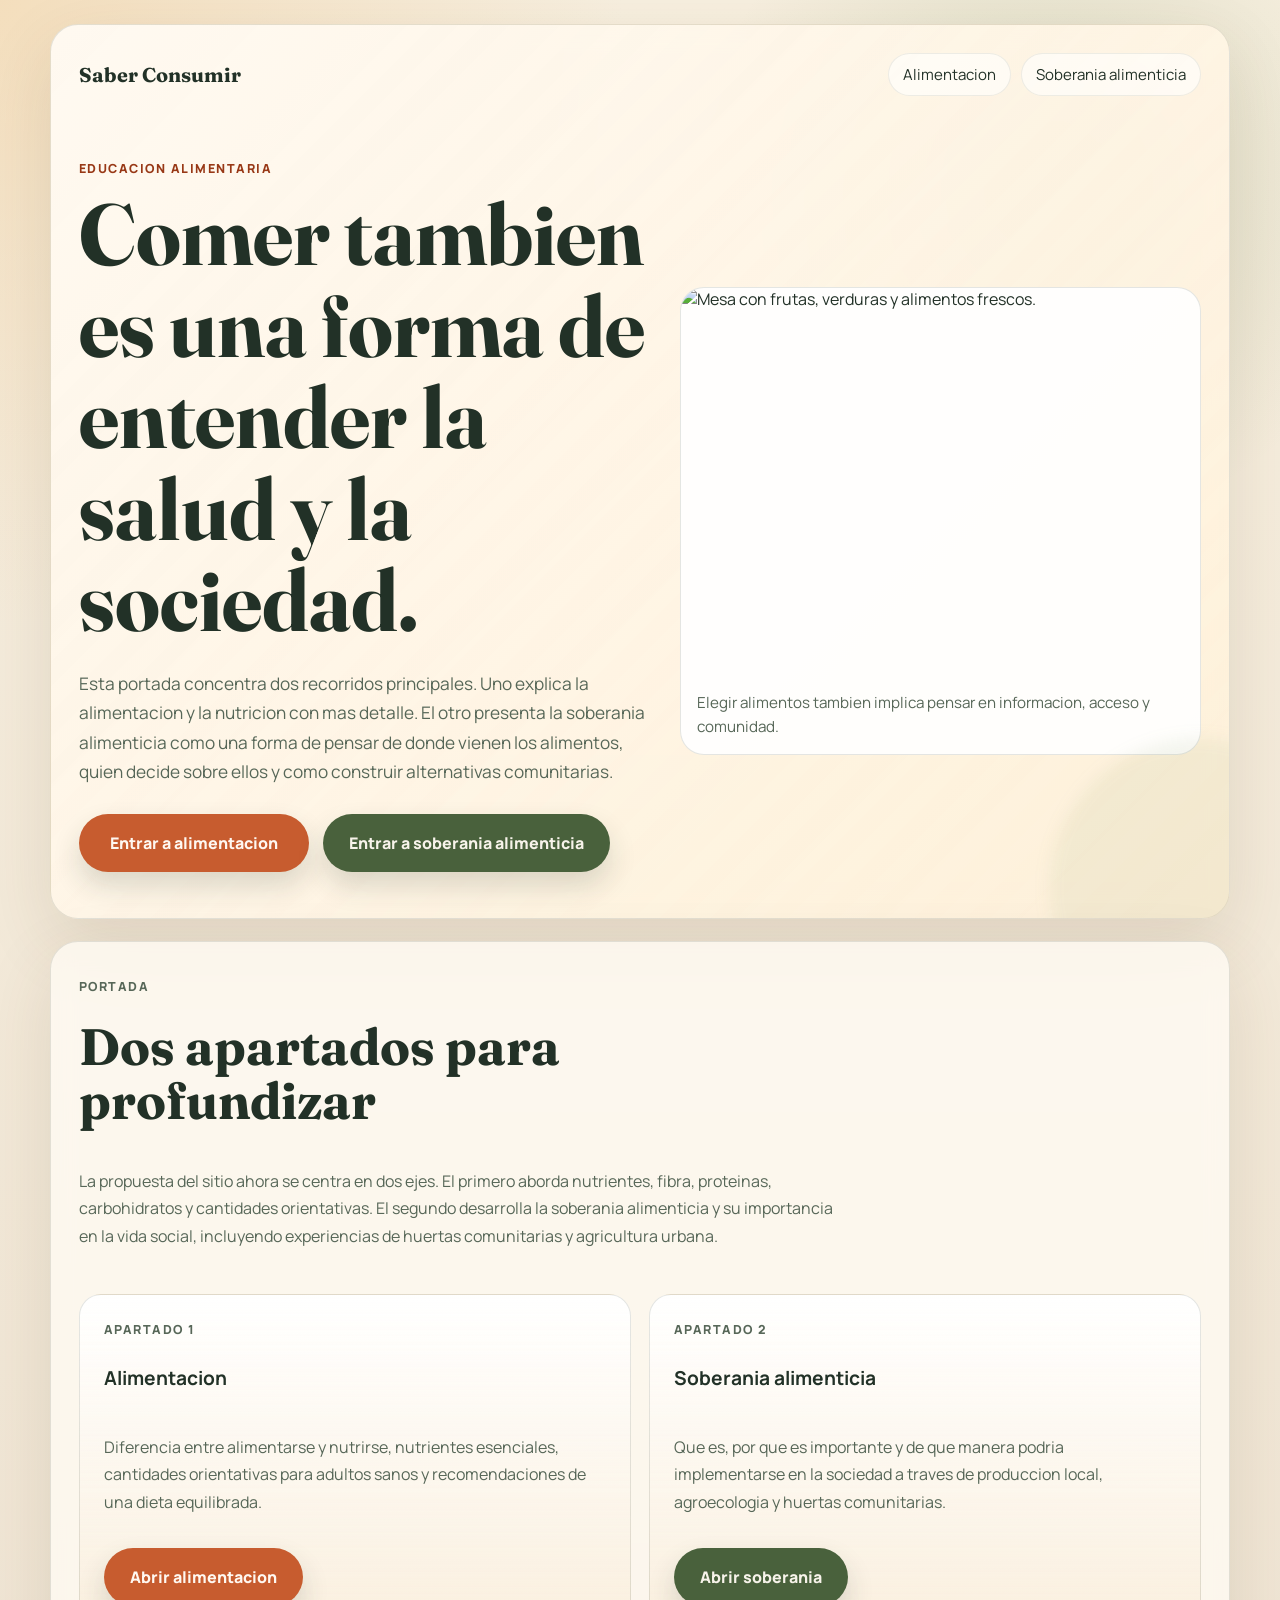
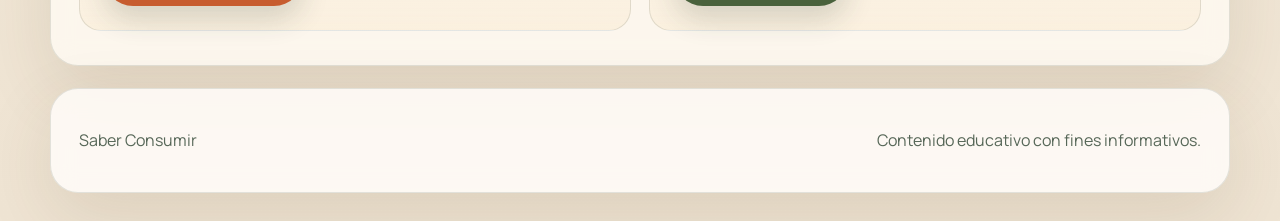
==== commit 42a81df3: "Refocus site on nutrition and food sovereignty" ====
--- a/index.html
+++ b/index.html
@@ -3,10 +3,10 @@
   <head>
     <meta charset="UTF-8" />
     <meta name="viewport" content="width=device-width, initial-scale=1.0" />
-    <title>Saber Consumir | Alimentacion, salud y ambiente</title>
+    <title>Saber Consumir | Alimentacion y soberania alimenticia</title>
     <meta
       name="description"
-      content="Sitio educativo sobre alimentacion, etiquetado frontal, soberania alimentaria y salud ambiental, con bibliografia y recursos para ampliar."
+      content="Portada educativa con acceso a los apartados de alimentacion y soberania alimenticia."
     />
     <link rel="preconnect" href="https://fonts.googleapis.com" />
     <link rel="preconnect" href="https://fonts.gstatic.com" crossorigin />
@@ -23,24 +23,24 @@
           <a class="brand" href="index.html">Saber Consumir</a>
           <div class="nav-links">
             <a href="alimentacion.html">Alimentacion</a>
-            <a href="#etiquetado">Etiquetado frontal</a>
-            <a href="#soberania">Soberania alimentaria</a>
-            <a href="#salud-ambiental">Salud ambiental</a>
+            <a href="soberania.html">Soberania alimenticia</a>
           </div>
         </nav>
 
         <div class="hero-layout">
           <div class="hero-content">
-            <p class="eyebrow">Educacion alimentaria y ciudadania sanitaria</p>
-            <h1>Elegir mejor empieza por entender que hay detras de cada alimento.</h1>
+            <p class="eyebrow">Educacion alimentaria</p>
+            <h1>Comer tambien es una forma de entender la salud y la sociedad.</h1>
             <p class="hero-copy">
-              Saber Consumir organiza informacion sobre nutricion, etiquetado
-              frontal argentino, soberania alimentaria y salud ambiental con un
-              lenguaje claro, visual y respaldado por bibliografia.
+              Esta portada concentra dos recorridos principales. Uno explica la
+              alimentacion y la nutricion con mas detalle. El otro presenta la
+              soberania alimenticia como una forma de pensar de donde vienen los
+              alimentos, quien decide sobre ellos y como construir alternativas
+              comunitarias.
             </p>
-            <div class="hero-actions">
-              <a class="button primary" href="alimentacion.html">Ir al apartado de alimentacion</a>
-              <a class="button secondary" href="#etiquetado">Ver los otros apartados</a>
+            <div class="hero-actions hero-actions-strong">
+              <a class="button primary button-strong" href="alimentacion.html">Entrar a alimentacion</a>
+              <a class="button accent button-strong" href="soberania.html">Entrar a soberania alimenticia</a>
             </div>
           </div>
 
@@ -49,243 +49,58 @@
               src="https://images.unsplash.com/photo-1542838132-92c53300491e?auto=format&fit=crop&w=1200&q=80"
               alt="Mesa con frutas, verduras y alimentos frescos."
             />
-            <figcaption>La alimentacion saludable combina informacion, acceso y contexto.</figcaption>
+            <figcaption>Elegir alimentos tambien implica pensar en informacion, acceso y comunidad.</figcaption>
           </figure>
         </div>
       </header>
 
       <main>
-        <section class="section section-intro" id="alimentacion">
+        <section class="section">
           <div class="section-heading">
-            <p class="section-kicker">Apartado 1</p>
-            <h2>Alimentacion y nutricion</h2>
+            <p class="section-kicker">Portada</p>
+            <h2>Dos apartados para profundizar</h2>
             <p>
-              Esta parte ahora tiene su propia pagina, con nutrientes, funciones,
-              cantidades orientativas y una explicacion mas amplia sobre proteinas,
-              fibra e hidratos de carbono.
+              La propuesta del sitio ahora se centra en dos ejes. El primero
+              aborda nutrientes, fibra, proteinas, carbohidratos y cantidades
+              orientativas. El segundo desarrolla la soberania alimenticia y su
+              importancia en la vida social, incluyendo experiencias de huertas
+              comunitarias y agricultura urbana.
             </p>
           </div>
 
-          <div class="intro-split">
-            <article class="panel callout">
-              <h3>Que vas a encontrar</h3>
-              <ul class="clean-list">
-                <li>Diferencia entre alimentarse y nutrirse.</li>
-                <li>Nutrientes esenciales y su funcion.</li>
-                <li>Cantidades orientativas para personas adultas sanas.</li>
-                <li>Recomendaciones sobre frutas, verduras, azucares y sal.</li>
-              </ul>
-              <a class="text-link" href="alimentacion.html">Abrir apartado completo</a>
-            </article>
-
-            <figure class="image-card">
-              <img
-                src="https://images.unsplash.com/photo-1512621776951-a57141f2eefd?auto=format&fit=crop&w=1200&q=80"
-                alt="Plato colorido con vegetales, cereales y legumbres."
-              />
-              <figcaption>Una alimentacion equilibrada se construye con variedad y regularidad.</figcaption>
-            </figure>
-          </div>
-        </section>
-
-        <section class="section alt" id="etiquetado">
-          <div class="section-heading">
-            <p class="section-kicker">Apartado 2</p>
-            <h2>Ley de etiquetado frontal (Argentina)</h2>
-            <p>
-              La ley de promocion de la alimentacion saludable busca que la
-              informacion importante sea visible y comprensible al momento de elegir.
-            </p>
-          </div>
-
-          <div class="content-grid">
-            <article class="panel">
-              <h3>Informacion relevante</h3>
-              <p>
-                Los envases deben incluir sellos negros cuando un producto presenta
-                exceso de azucares, sodio, grasas saturadas, grasas totales o
-                calorias. La norma tambien regula advertencias sobre cafeina y
-                edulcorantes y limita acciones de marketing dirigidas a ninos, ninas
-                y adolescentes.
-              </p>
-            </article>
-
-            <article class="panel">
-              <h3>Significado</h3>
-              <p>
-                Los sellos no prohiben el consumo, pero alertan de manera directa
-                sobre componentes criticos que, en exceso y de forma habitual,
-                pueden asociarse con mayor riesgo para la salud. La idea central es
-                fortalecer el derecho a una decision informada.
-              </p>
-            </article>
-
-            <figure class="image-card">
-              <img
-                src="https://images.unsplash.com/photo-1606787366850-de6330128bfc?auto=format&fit=crop&w=1200&q=80"
-                alt="Persona leyendo la etiqueta de un producto en un supermercado."
-              />
-              <figcaption>Leer el frente del envase ayuda a comparar antes de comprar.</figcaption>
-            </figure>
-          </div>
-
-          <div class="seal-row" aria-label="Sellos de advertencia">
-            <div class="seal">Exceso en azucares</div>
-            <div class="seal">Exceso en sodio</div>
-            <div class="seal">Exceso en grasas</div>
-            <div class="seal">Exceso en calorias</div>
-          </div>
-
-          <div class="references-box">
-            <h3>Bibliografia del apartado</h3>
-            <ol class="references-list">
-              <li>
-                <a href="https://www.argentina.gob.ar/node/287680" target="_blank" rel="noreferrer">
-                  Argentina.gob.ar - Ley simple: Ley de etiquetado frontal
-                </a>
-              </li>
-              <li>
-                <a href="https://www.argentina.gob.ar/salud/alimentacion-saludable" target="_blank" rel="noreferrer">
-                  Argentina.gob.ar - Alimentacion saludable
-                </a>
-              </li>
-            </ol>
-          </div>
-        </section>
-
-        <section class="section" id="soberania">
-          <div class="section-heading">
-            <p class="section-kicker">Apartado 3</p>
-            <h2>Soberania alimentaria</h2>
-            <p>
-              No se trata solo de comer: tambien importa quien produce, bajo que
-              condiciones, con que recursos y para quien se organiza el sistema
-              alimentario.
-            </p>
-          </div>
-
-          <div class="content-grid">
-            <article class="panel">
-              <h3>Que significa</h3>
-              <p>
-                La soberania alimentaria plantea que los pueblos deben poder definir
-                sus politicas agrarias y alimentarias, priorizando produccion local,
-                alimentos culturalmente adecuados y modos de produccion sostenibles.
-              </p>
-            </article>
-
-            <article class="panel">
-              <h3>Por que es importante</h3>
-              <p>
-                Este enfoque fortalece la agricultura familiar, protege semillas,
-                territorios y saberes locales, y ayuda a construir sistemas mas
-                resilientes frente a crisis economicas, climaticas o de acceso.
-              </p>
-            </article>
-
-            <figure class="image-card">
-              <img
-                src="https://images.unsplash.com/photo-1464226184884-fa280b87c399?auto=format&fit=crop&w=1200&q=80"
-                alt="Productor agroecologico cosechando en una huerta."
-              />
-              <figcaption>La produccion local y la agricultura familiar son parte central del debate.</figcaption>
-            </figure>
-          </div>
-
-          <div class="references-box">
-            <h3>Bibliografia del apartado</h3>
-            <ol class="references-list">
-              <li>
-                <a href="https://tv.viacampesina.org/What-is-food-sovereignty?lang=es" target="_blank" rel="noreferrer">
-                  La Via Campesina - What is food sovereignty?
-                </a>
-              </li>
-              <li>
-                <a href="https://www.fao.org/family-farming/detail/es/c/1679937/" target="_blank" rel="noreferrer">
-                  FAO - Agricultura familiar y sistemas agroalimentarios resilientes al clima
-                </a>
-              </li>
-            </ol>
-          </div>
-        </section>
-
-        <section class="section alt" id="salud-ambiental">
-          <div class="section-heading">
-            <p class="section-kicker">Apartado 4</p>
-            <h2>Salud ambiental</h2>
-            <p>
-              La salud humana, animal y ambiental esta conectada. Cuando el entorno
-              se deteriora, aumentan los riesgos para la vida cotidiana.
-            </p>
-          </div>
-
-          <div class="timeline">
-            <article class="timeline-step">
-              <span class="step-index">01</span>
-              <div>
-                <h3>Relacion entre salud humana, animal y ambiental</h3>
+          <div class="landing-grid">
+            <article class="panel landing-panel">
+              <div class="landing-copy">
+                <p class="section-kicker">Apartado 1</p>
+                <h3>Alimentacion</h3>
                 <p>
-                  El enfoque "Una sola salud" explica que personas, animales,
-                  plantas y ecosistemas forman una red interdependiente. Por eso,
-                  la vigilancia y la prevencion requieren trabajo conjunto entre
-                  salud publica, produccion de alimentos y cuidado ambiental.
+                  Diferencia entre alimentarse y nutrirse, nutrientes esenciales,
+                  cantidades orientativas para adultos sanos y recomendaciones de
+                  una dieta equilibrada.
                 </p>
+                <a class="button primary button-strong" href="alimentacion.html">Abrir alimentacion</a>
               </div>
             </article>
 
-            <article class="timeline-step">
-              <span class="step-index">02</span>
-              <div>
-                <h3>Como influye el ambiente en las enfermedades</h3>
+            <article class="panel landing-panel">
+              <div class="landing-copy">
+                <p class="section-kicker">Apartado 2</p>
+                <h3>Soberania alimenticia</h3>
                 <p>
-                  Aire contaminado, agua insegura, sustancias quimicas peligrosas,
-                  residuos, cambios climaticos y fragmentacion de habitats pueden
-                  favorecer enfermedades respiratorias, digestivas, infecciosas y
-                  cronicas. Cuidar el ambiente tambien es una estrategia de salud.
+                  Que es, por que es importante y de que manera podria
+                  implementarse en la sociedad a traves de produccion local,
+                  agroecologia y huertas comunitarias.
                 </p>
+                <a class="button accent button-strong" href="soberania.html">Abrir soberania</a>
               </div>
             </article>
-
-            <figure class="wide-image-card">
-              <img
-                src="https://images.unsplash.com/photo-1473773508845-188df298d2d1?auto=format&fit=crop&w=1400&q=80"
-                alt="Paisaje natural con agua y vegetacion."
-              />
-              <figcaption>El ambiente condiciona la calidad del aire, del agua y de los alimentos.</figcaption>
-            </figure>
-          </div>
-
-          <div class="references-box">
-            <h3>Bibliografia del apartado</h3>
-            <ol class="references-list">
-              <li>
-                <a href="https://www.who.int/es/news-room/fact-sheets/detail/one-health" target="_blank" rel="noreferrer">
-                  OMS - Una sola salud
-                </a>
-              </li>
-              <li>
-                <a href="https://www.who.int/es/health-topics/environmental-health" target="_blank" rel="noreferrer">
-                  OMS - Salud ambiental
-                </a>
-              </li>
-              <li>
-                <a href="https://www.who.int/health-topics/water-sanitation-and-hygiene-wash" target="_blank" rel="noreferrer">
-                  OMS - Agua, saneamiento e higiene (WASH)
-                </a>
-              </li>
-              <li>
-                <a href="https://www.who.int/activities/providing-information-on-the-health-effects-of-chemicals" target="_blank" rel="noreferrer">
-                  OMS - Efectos de los productos quimicos sobre la salud
-                </a>
-              </li>
-            </ol>
           </div>
         </section>
       </main>
 
       <footer class="footer">
         <p>Saber Consumir</p>
-        <p>Contenido educativo con fines informativos. No reemplaza una consulta profesional personalizada.</p>
+        <p>Contenido educativo con fines informativos.</p>
       </footer>
     </div>
 
--- a/styles.css
+++ b/styles.css
@@ -254,9 +254,29 @@
   color: #fff8f1;
 }
 
+.button.accent {
+  background: var(--leaf-deep);
+  color: #f7f3ea;
+}
+
 .button.secondary {
   background: rgba(255, 255, 255, 0.68);
   border: 1px solid rgba(34, 49, 39, 0.1);
+}
+
+.button-strong {
+  min-height: 58px;
+  padding: 0 26px;
+  font-size: 1rem;
+  box-shadow: 0 14px 28px rgba(34, 49, 39, 0.16);
+}
+
+.hero-actions-strong .button:first-child {
+  min-width: 230px;
+}
+
+.hero-actions-strong .button:last-child {
+  min-width: 260px;
 }
 
 .text-link {
@@ -289,7 +309,8 @@
 .split-layout,
 .feature-band,
 .tips-band,
-.intro-split {
+.intro-split,
+.landing-grid {
   display: grid;
   gap: 18px;
 }
@@ -309,6 +330,10 @@
 
 .feature-band {
   grid-template-columns: 1.1fr 0.9fr;
+}
+
+.landing-grid {
+  grid-template-columns: repeat(2, minmax(0, 1fr));
 }
 
 .tips-band {
@@ -323,7 +348,8 @@
 .tip-card,
 .callout,
 .table-card,
-.references-box {
+.references-box,
+.landing-panel {
   border: 1px solid var(--line);
   border-radius: 22px;
   background: var(--surface-strong);
@@ -334,8 +360,28 @@
 .feature-copy,
 .tip-card,
 .callout,
-.references-box {
+.references-box,
+.landing-panel {
   padding: 24px;
+}
+
+.landing-panel {
+  min-height: 290px;
+  display: flex;
+  align-items: stretch;
+  background:
+    linear-gradient(180deg, rgba(255, 255, 255, 0.96), rgba(241, 207, 158, 0.18));
+}
+
+.landing-copy {
+  display: flex;
+  flex-direction: column;
+  gap: 16px;
+}
+
+.landing-copy .button {
+  align-self: start;
+  margin-top: auto;
 }
 
 .callout {
@@ -472,7 +518,8 @@
   .hero-layout,
   .content-grid,
   .intro-split,
-  .tips-band {
+  .tips-band,
+  .landing-grid {
     grid-template-columns: 1fr;
   }
 
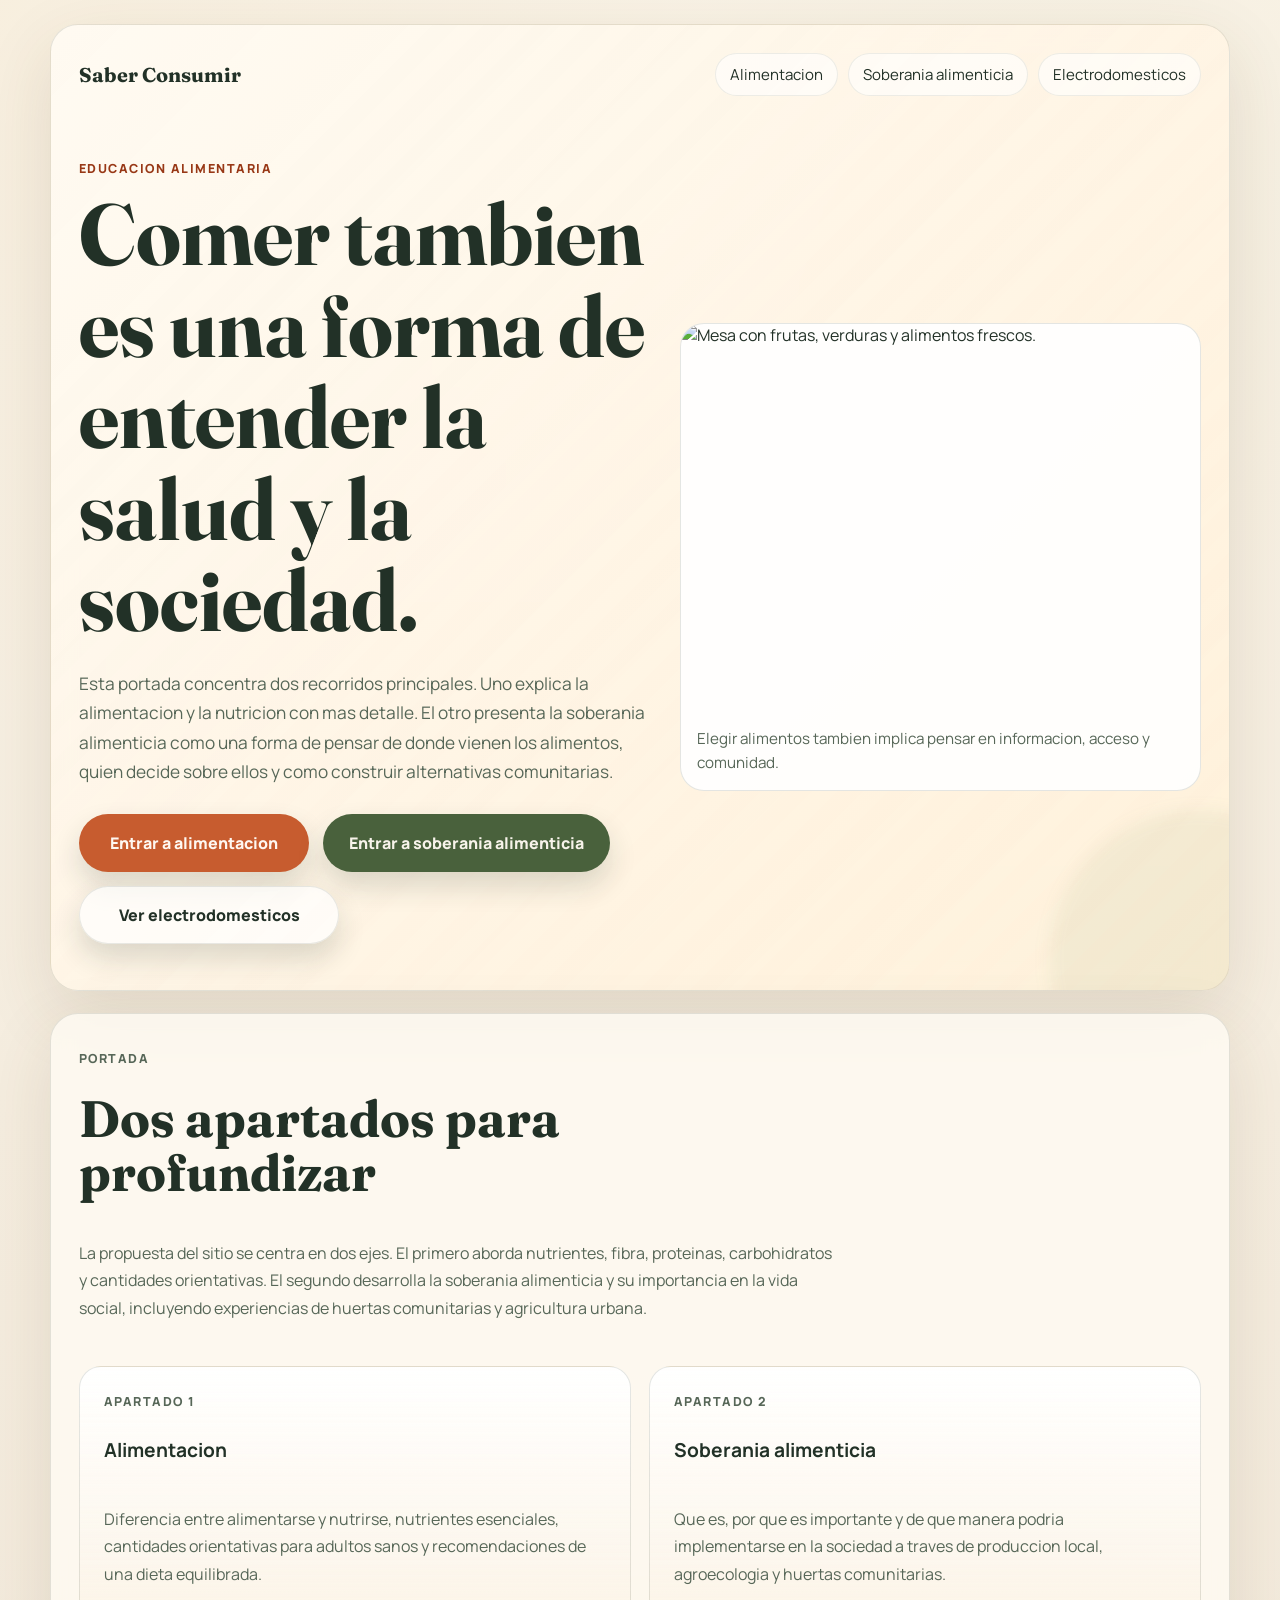
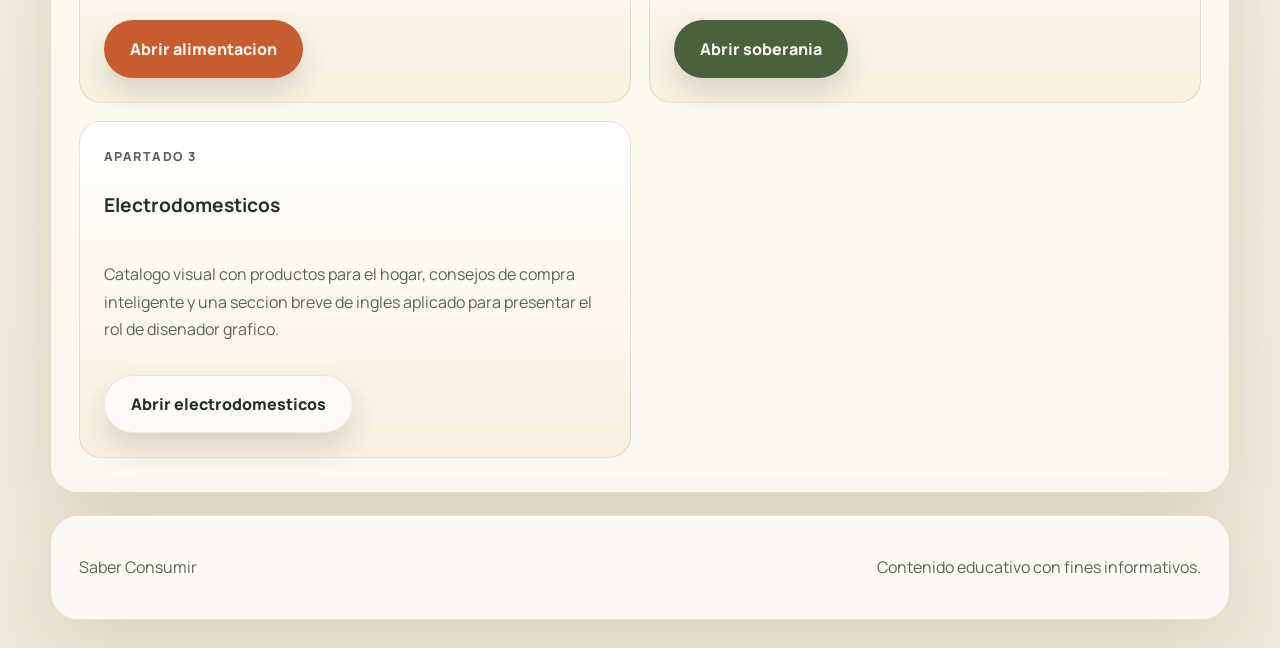
==== commit 7e5e7f81: "Fix homepage copy and add linked catalog page" ====
--- a/index.html
+++ b/index.html
@@ -24,6 +24,7 @@
           <div class="nav-links">
             <a href="alimentacion.html">Alimentacion</a>
             <a href="soberania.html">Soberania alimenticia</a>
+            <a href="electrodomesticos.html">Electrodomesticos</a>
           </div>
         </nav>
 
@@ -41,6 +42,7 @@
             <div class="hero-actions hero-actions-strong">
               <a class="button primary button-strong" href="alimentacion.html">Entrar a alimentacion</a>
               <a class="button accent button-strong" href="soberania.html">Entrar a soberania alimenticia</a>
+              <a class="button secondary button-strong" href="electrodomesticos.html">Ver electrodomesticos</a>
             </div>
           </div>
 
@@ -60,7 +62,7 @@
             <p class="section-kicker">Portada</p>
             <h2>Dos apartados para profundizar</h2>
             <p>
-              La propuesta del sitio ahora se centra en dos ejes. El primero
+              La propuesta del sitio se centra en dos ejes. El primero
               aborda nutrientes, fibra, proteinas, carbohidratos y cantidades
               orientativas. El segundo desarrolla la soberania alimenticia y su
               importancia en la vida social, incluyendo experiencias de huertas
@@ -94,6 +96,19 @@
                 <a class="button accent button-strong" href="soberania.html">Abrir soberania</a>
               </div>
             </article>
+
+            <article class="panel landing-panel">
+              <div class="landing-copy">
+                <p class="section-kicker">Apartado 3</p>
+                <h3>Electrodomesticos</h3>
+                <p>
+                  Catalogo visual con productos para el hogar, consejos de
+                  compra inteligente y una seccion breve de ingles aplicado para
+                  presentar el rol de disenador grafico.
+                </p>
+                <a class="button secondary button-strong" href="electrodomesticos.html">Abrir electrodomesticos</a>
+              </div>
+            </article>
           </div>
         </section>
       </main>
--- a/styles.css
+++ b/styles.css
@@ -28,9 +28,10 @@
   font-family: "Manrope", sans-serif;
   color: var(--ink);
   background:
-    radial-gradient(circle at top left, rgba(241, 207, 158, 0.52), transparent 28%),
-    radial-gradient(circle at 82% 10%, rgba(110, 141, 84, 0.2), transparent 18%),
-    linear-gradient(180deg, #f7efdf 0%, #efe4d3 100%);
+    linear-gradient(rgba(247, 239, 223, 0.82), rgba(239, 228, 211, 0.86)),
+    radial-gradient(circle at top left, rgba(241, 207, 158, 0.34), transparent 28%),
+    radial-gradient(circle at 82% 10%, rgba(110, 141, 84, 0.16), transparent 18%),
+    url("https://tse3.mm.bing.net/th/id/OIP.Ft2SvndmGcw00PejIHpYlQHaEK?cb=thfc1falcon&rs=1&pid=ImgDetMain&o=7&rm=3") center / cover fixed;
 }
 
 a {
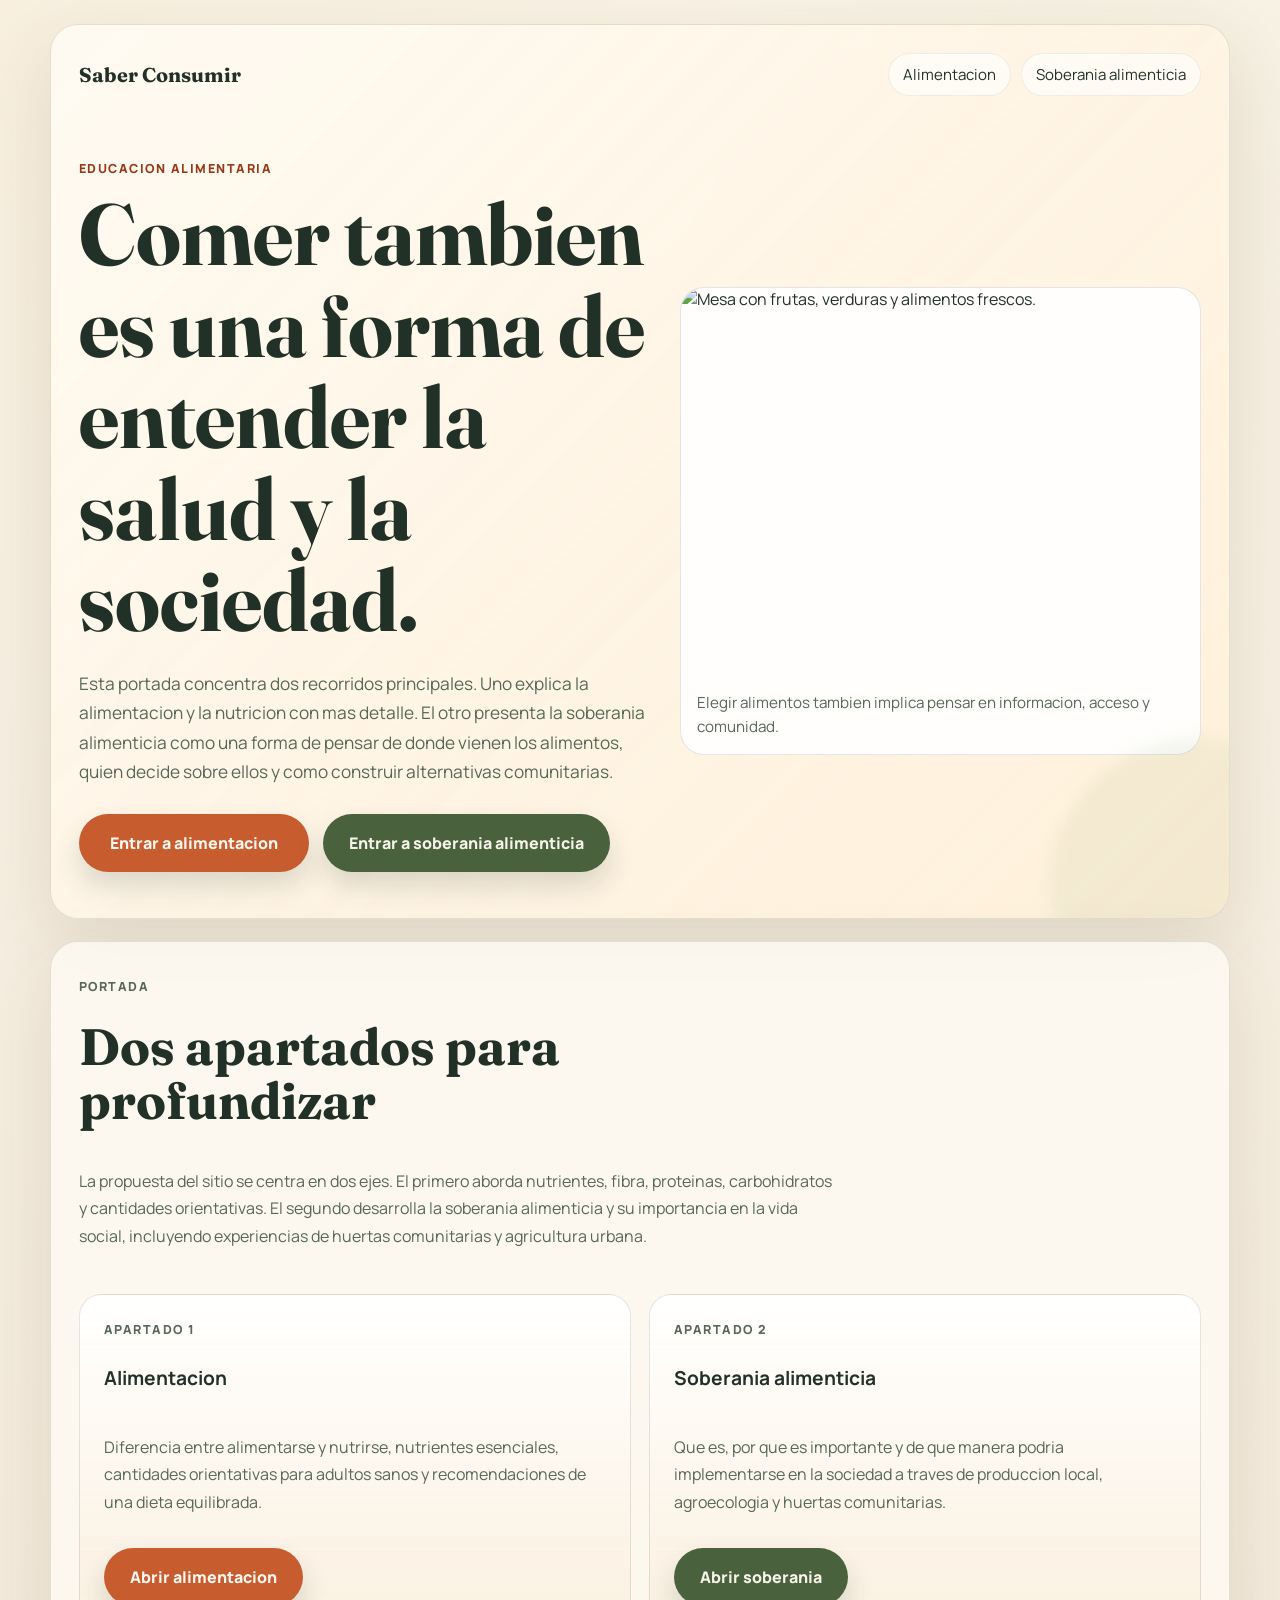
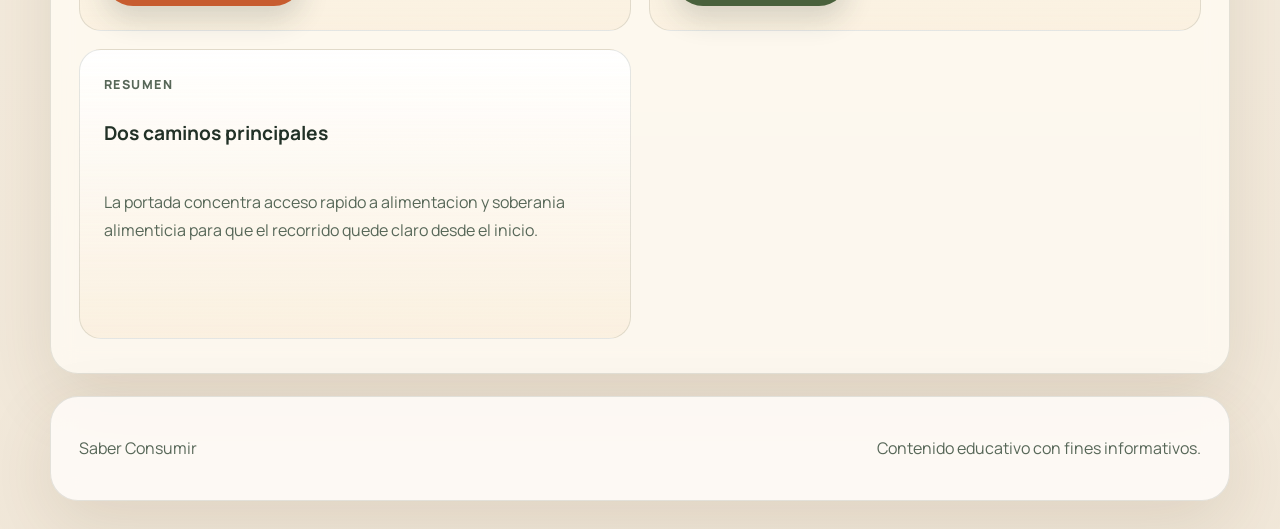
==== commit 8de1cc5e: "Remove mistaken electrodomesticos page" ====
--- a/index.html
+++ b/index.html
@@ -24,7 +24,6 @@
           <div class="nav-links">
             <a href="alimentacion.html">Alimentacion</a>
             <a href="soberania.html">Soberania alimenticia</a>
-            <a href="electrodomesticos.html">Electrodomesticos</a>
           </div>
         </nav>
 
@@ -42,7 +41,6 @@
             <div class="hero-actions hero-actions-strong">
               <a class="button primary button-strong" href="alimentacion.html">Entrar a alimentacion</a>
               <a class="button accent button-strong" href="soberania.html">Entrar a soberania alimenticia</a>
-              <a class="button secondary button-strong" href="electrodomesticos.html">Ver electrodomesticos</a>
             </div>
           </div>
 
@@ -99,14 +97,12 @@
 
             <article class="panel landing-panel">
               <div class="landing-copy">
-                <p class="section-kicker">Apartado 3</p>
-                <h3>Electrodomesticos</h3>
+                <p class="section-kicker">Resumen</p>
+                <h3>Dos caminos principales</h3>
                 <p>
-                  Catalogo visual con productos para el hogar, consejos de
-                  compra inteligente y una seccion breve de ingles aplicado para
-                  presentar el rol de disenador grafico.
+                  La portada concentra acceso rapido a alimentacion y soberania
+                  alimenticia para que el recorrido quede claro desde el inicio.
                 </p>
-                <a class="button secondary button-strong" href="electrodomesticos.html">Abrir electrodomesticos</a>
               </div>
             </article>
           </div>
